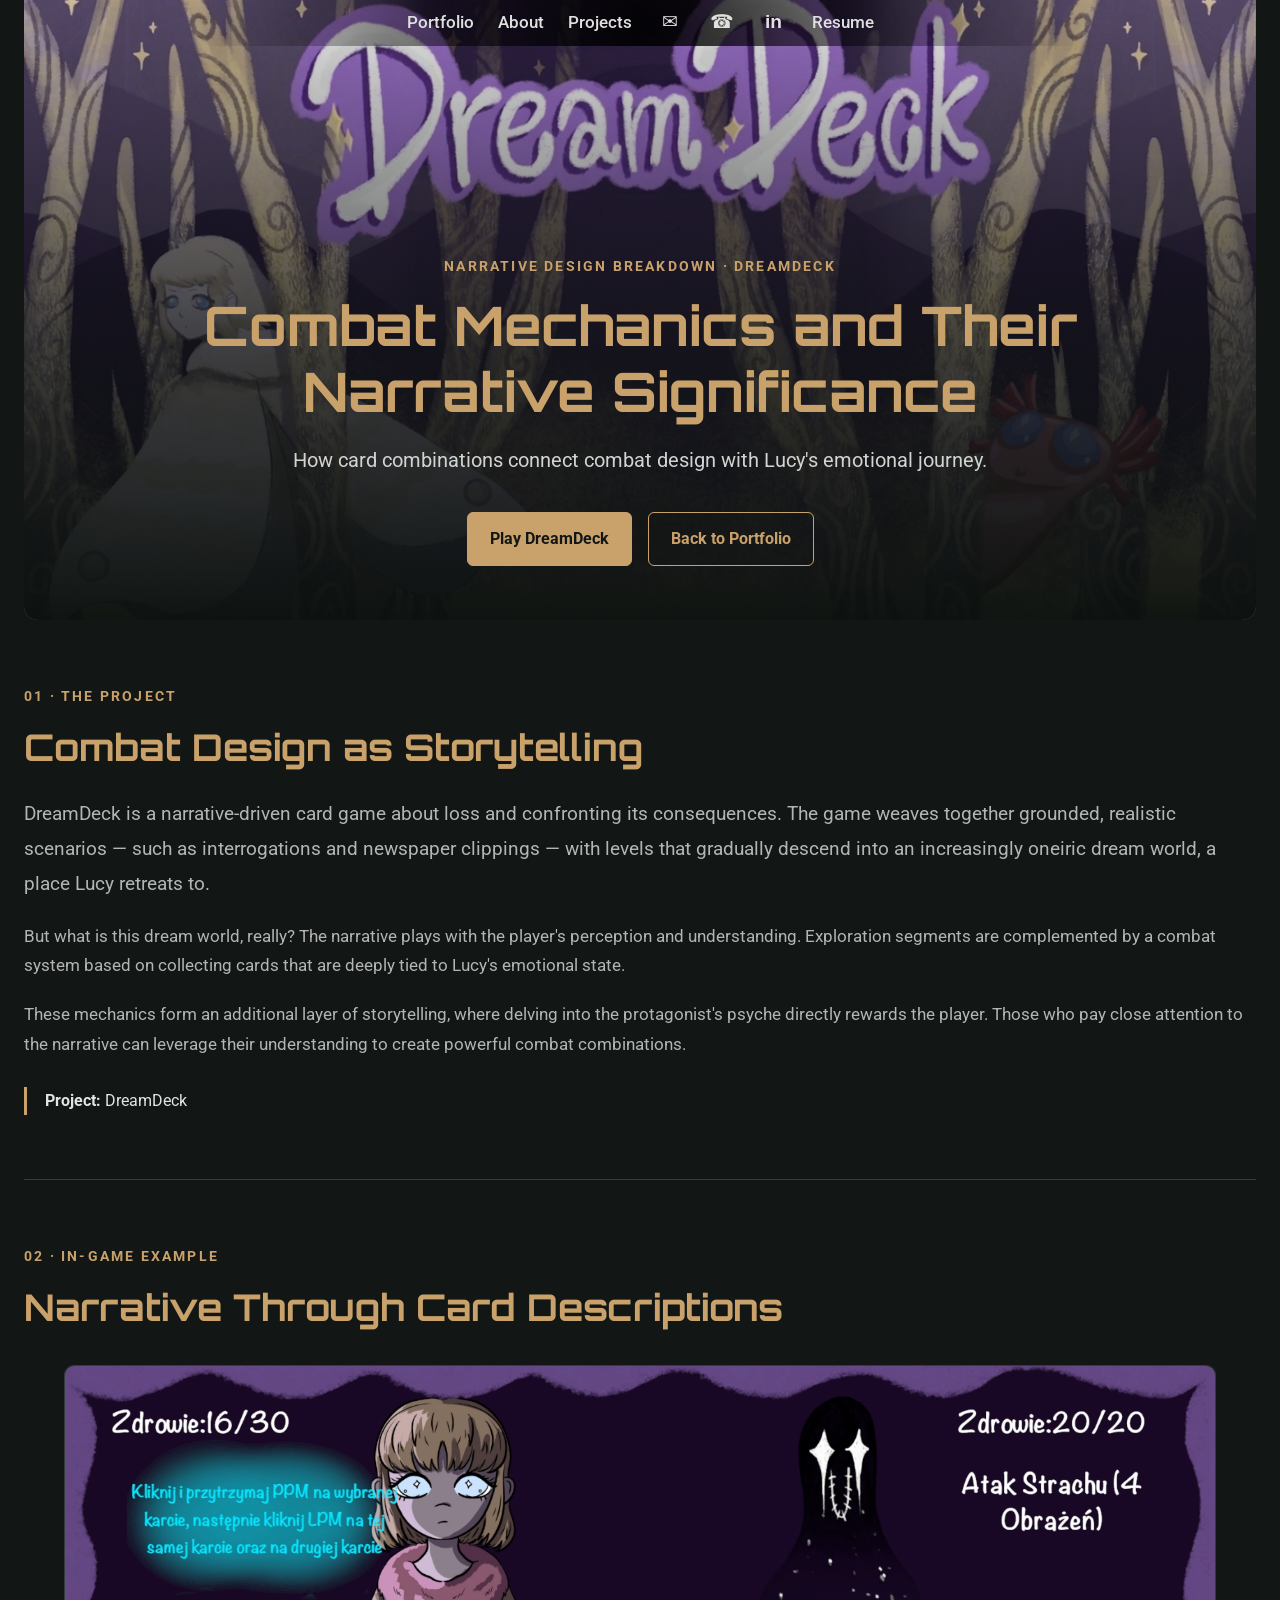
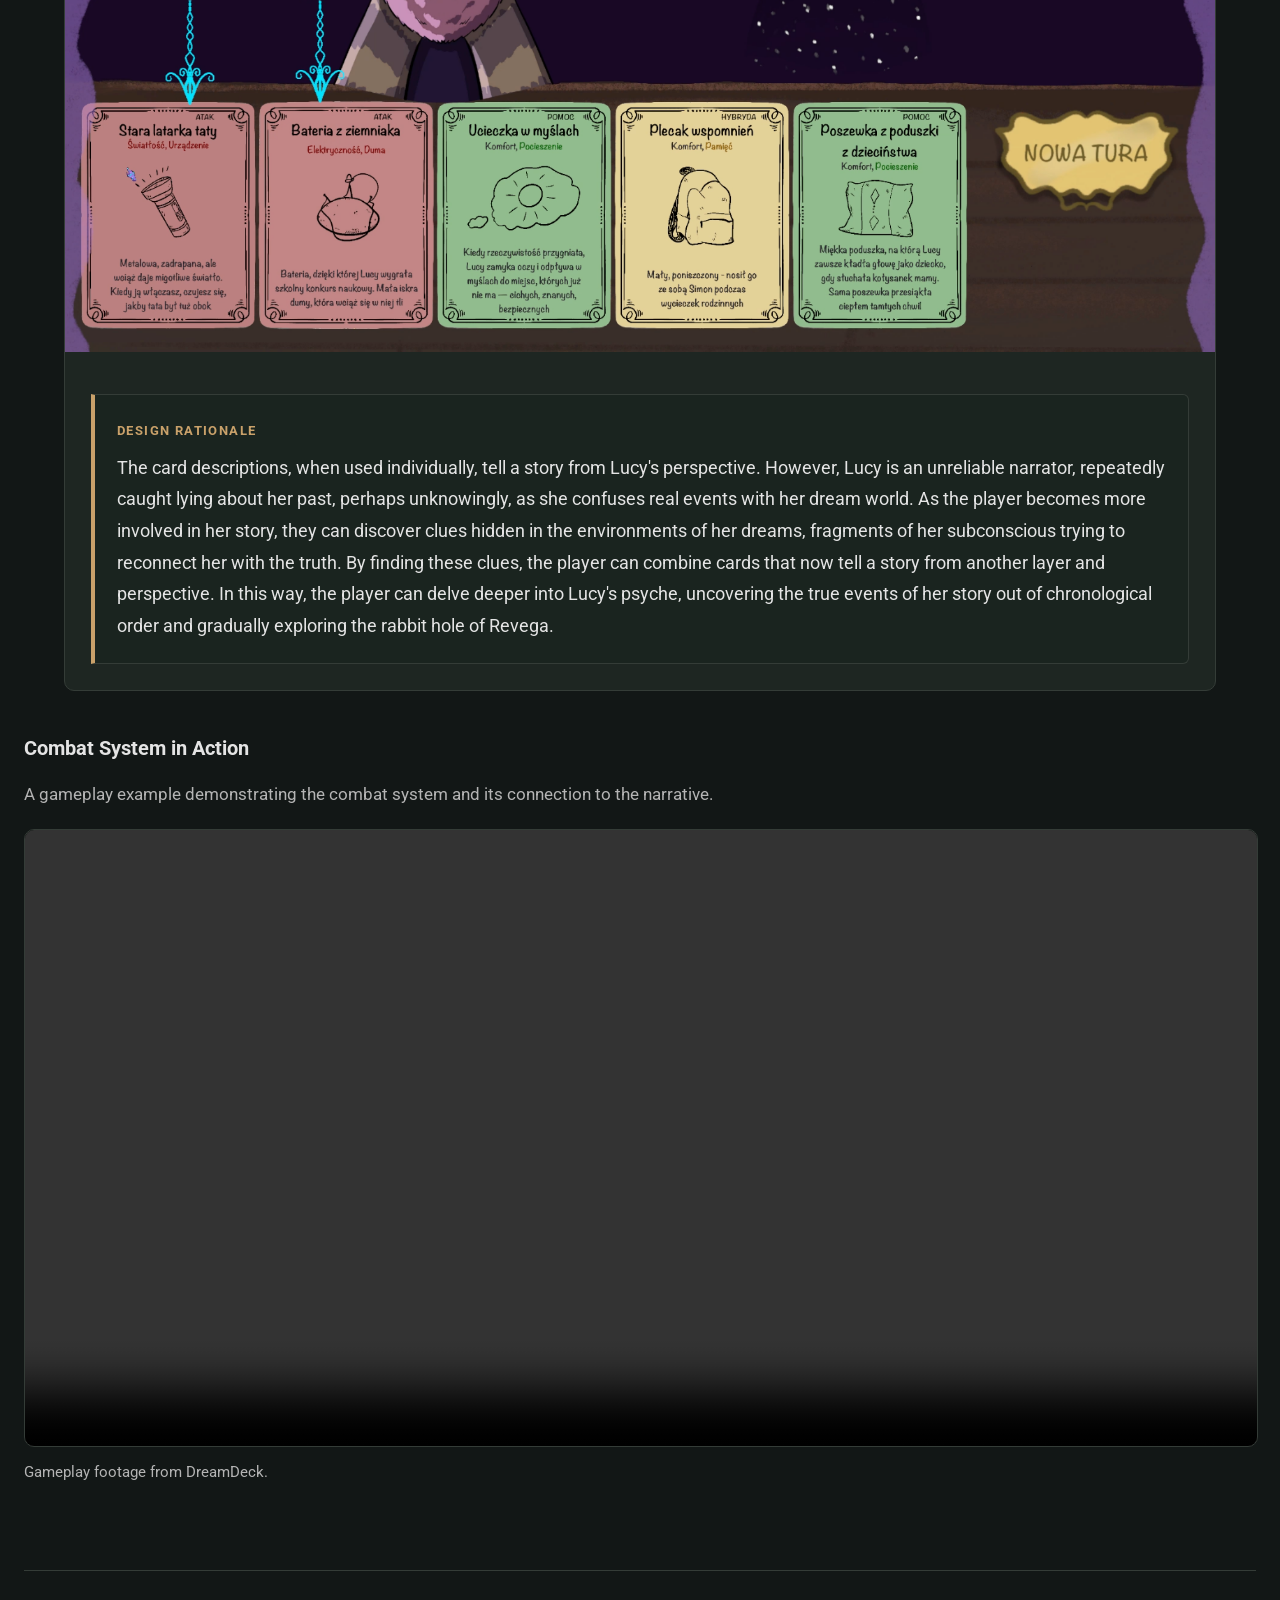
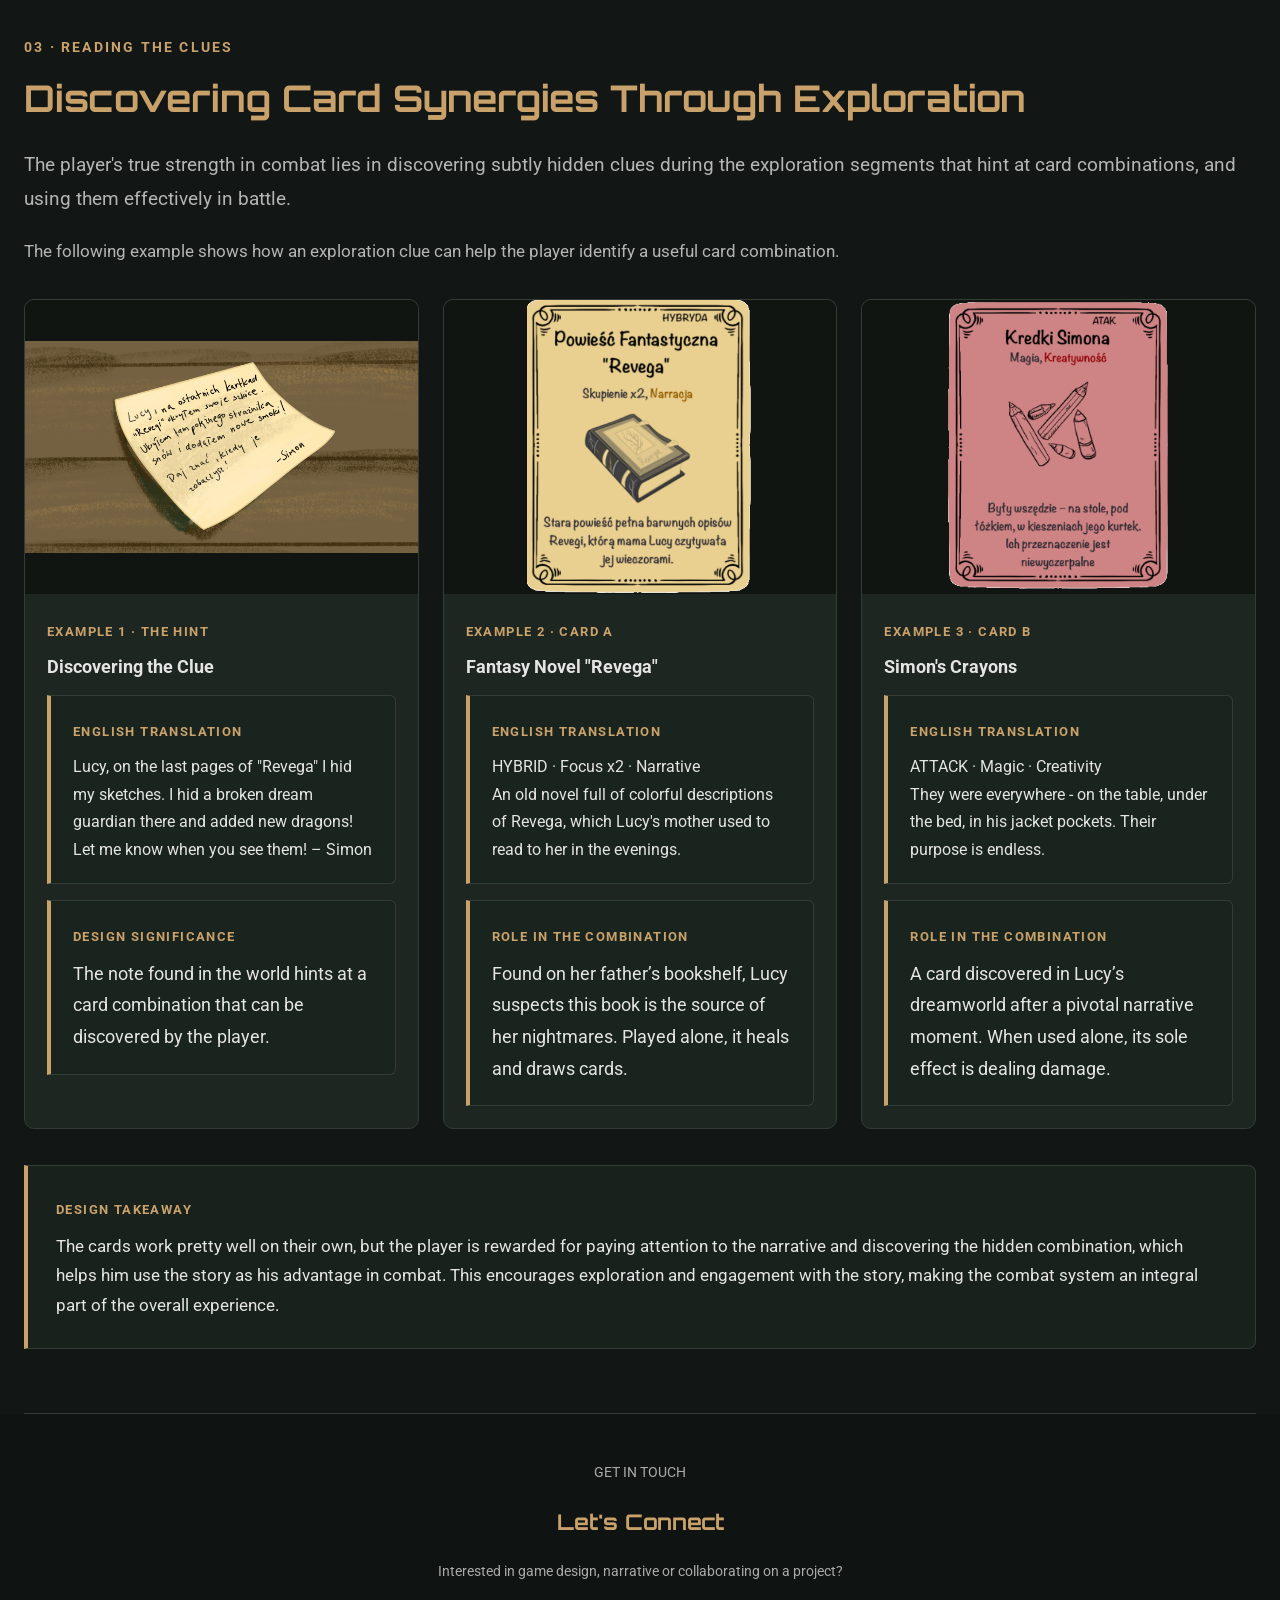
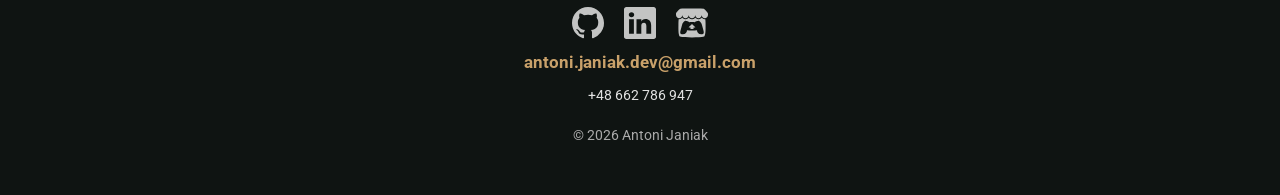
==== projects/dreamdeck/index.html @ 39be6d94 "DreamDeckSidePage" ====
<!DOCTYPE html>
<html lang="en">
	<head>
		<meta charset="UTF-8">
			<meta name="viewport" content="width=device-width, initial-scale=1.0">
				<meta name="description" content="A narrative design breakdown of DreamDeck, exploring how combat mechanics, card synergies and narrative clues work together.">
					<meta name="theme-color" content="#111817">

						<title>DreamDeck — Narrative Design Breakdown | Antoni Janiak</title>

						<link rel="stylesheet" href="../../styles.css">
							<link rel="preconnect" href="https://fonts.googleapis.com">
								<link href="https://fonts.googleapis.com/css2?family=Orbitron:wght@600;700&family=Roboto:wght@400;500;700&display=swap" rel="stylesheet">

									<style>
										:root {
										--dd-bg: #121716;
										--dd-section: #181e1b;
										--dd-card: #1e2622;
										--dd-text: #e4e4e4;
										--dd-muted: #b4b4b4;
										--dd-accent: #c9a16a;
										--dd-accent-hover: #dfbd88;
										--dd-border: #343c37;
										}

										body {
										background: var(--dd-bg);
										color: var(--dd-text);
										font-family: "Roboto", sans-serif;
										line-height: 1.75;
										margin: 0;
										font-size: 1.05rem;
										}

										/* HERO / COVER */

										.dd-page {
										width: min(100% - 48px, 1280px);
										margin: 0 auto;
										}

										.dd-hero {
										position: relative;
										min-height: 620px;
										display: flex;
										align-items: flex-end;
										justify-content: center;
										overflow: hidden;
										background: #202923;
										border-radius: 0 0 14px 14px;
										}

										.dd-hero-image {
										position: absolute;
										inset: 0;
										width: 100%;
										height: 100%;
										object-fit: cover;
										object-position: center;
										}

										.dd-hero::after {
										content: "";
										position: absolute;
										inset: 0;
										background: linear-gradient(
										to top,
										rgba(10, 15, 13, 0.97) 0%,
										rgba(10, 15, 13, 0.70) 45%,
										rgba(10, 15, 13, 0.10) 100%
										);
										}

										.dd-hero-content {
										position: relative;
										z-index: 1;
										width: 100%;
										max-width: 1100px;
										box-sizing: border-box;
										margin: 0 auto;
										padding: 60px 48px 52px;
										text-align: center;
										transform: translateY(8px);
										}

										.dd-eyebrow {
										color: var(--dd-accent);
										font-size: 0.9rem;
										font-weight: 700;
										letter-spacing: 2.2px;
										text-transform: uppercase;
										margin-bottom: 14px;
										}

										.dd-hero h1 {
										font-family: "Orbitron", sans-serif;
										font-size: clamp(2.1rem, 4.8vw, 3.4rem);
										line-height: 1.2;
										max-width: 980px;
										margin: 0 auto 20px;
										}

										.dd-hero-subtitle {
										color: #d1d5d2;
										font-size: 1.22rem;
										max-width: 780px;
										margin: 0 auto;
										}

										.dd-hero-links {
										display: flex;
										justify-content: center;
										gap: 16px;
										flex-wrap: wrap;
										margin-top: 34px;
										margin-bottom: 10px;
										}

										.dd-button {
										display: inline-flex;
										align-items: center;
										justify-content: center;
										padding: 12px 22px;
										border: 1px solid var(--dd-accent);
										border-radius: 6px;
										color: var(--dd-accent);
										text-decoration: none;
										font-size: 1rem;
										font-weight: 700;
										transition: background 0.2s ease, color 0.2s ease;
										}

										.dd-button:hover {
										background: var(--dd-accent);
										color: #121716;
										}

										.dd-button-primary {
										background: var(--dd-accent);
										color: #121716;
										}

										.dd-button-primary:hover {
										background: var(--dd-accent-hover);
										}

										/* CONTENT SECTIONS */

										.dd-section {
										padding: 64px 0;
										border-bottom: 1px solid var(--dd-border);
										scroll-margin-top: 85px;
										}

										.dd-section h2 {
										font-family: "Orbitron", sans-serif;
										font-size: clamp(1.6rem, 3.2vw, 2.3rem);
										line-height: 1.35;
										margin: 0 0 24px;
										color: var(--dd-accent);
										}

										.dd-section h3 {
										font-size: 1.25rem;
										margin: 0 0 14px;
										}

										.dd-section p {
										color: var(--dd-muted);
										margin: 0 0 20px;
										}

										.dd-lead {
										font-size: 1.18rem;
										line-height: 1.85;
										}

										.dd-project-credits {
										font-size: 1rem;
										border-left: 3px solid var(--dd-accent);
										padding-left: 18px;
										margin-top: 28px;
										}

										.dd-project-credits strong {
										color: var(--dd-text);
										}

										/* SCREENSHOTS AND TRANSLATIONS */

										.dd-media-card {
										background: var(--dd-card);
										border: 1px solid var(--dd-border);
										border-radius: 10px;
										overflow: hidden;
										margin-top: 32px;
										}

										.dd-media-card img {
										display: block;
										width: 100%;
										height: auto;
										}

										.dd-media-caption {
										padding: 26px;
										}

										.dd-media-caption p:last-child {
										margin-bottom: 0;
										}

										.dd-label {
										display: inline-block;
										color: var(--dd-accent);
										font-size: 0.84rem;
										text-transform: uppercase;
										letter-spacing: 1.4px;
										font-weight: 700;
										margin-bottom: 10px;
										}

										/* ZWIĘKSZONY KONTRAST I CZYTELNOŚĆ BOKSÓW (FEEDBACK) */
										.dd-translation {
										background: rgba(26, 36, 31, 0.85);
										border: 1px solid var(--dd-border);
										border-left: 4px solid var(--dd-accent);
										padding: 20px 22px;
										margin-top: 16px;
										border-radius: 0 6px 6px 0;
										}

										.dd-translation p {
										color: var(--dd-text);
										margin: 0;
										}

										.dd-translation .dd-placeholder {
										color: var(--dd-text);
										font-style: normal;
										font-size: 1.1rem;
										line-height: 1.8;
										}

										/* GAMEPLAY VIDEO */

										.dd-video {
										margin-top: 40px;
										}

										.dd-video video {
										display: block;
										width: 100%;
										max-height: 660px;
										background: #080b09;
										border-radius: 10px;
										border: 1px solid var(--dd-border);
										}

										.dd-caption {
										font-size: 0.95rem;
										margin-top: 12px !important;
										}

										/* CARD COMBINATION EXAMPLE */

										.dd-card-grid {
										display: grid;
										grid-template-columns: repeat(3, minmax(0, 1fr));
										gap: 24px;
										margin-top: 32px;
										}

										.dd-example-card {
										background: var(--dd-card);
										border: 1px solid var(--dd-border);
										border-radius: 10px;
										overflow: hidden;
										min-width: 0;
										}

										.dd-example-card img {
										display: block;
										width: 100%;
										aspect-ratio: 4 / 3;
										object-fit: contain;
										background: #101512;
										}

										.dd-example-card-content {
										padding: 22px;
										}

										.dd-example-card h3 {
										font-size: 1.12rem;
										line-height: 1.4;
										color: var(--dd-text);
										}

										.dd-example-card p {
										font-size: 0.98rem;
										}

										.dd-example-card p:last-child {
										margin-bottom: 0;
										}

										.dd-example-card strong {
										color: var(--dd-text);
										}

										.dd-takeaway {
										margin-top: 36px;
										padding: 28px;
										background: rgba(26, 36, 31, 0.85);
										border: 1px solid var(--dd-border);
										border-left: 4px solid var(--dd-accent);
										border-radius: 0 8px 8px 0;
										}

										.dd-takeaway p {
										margin: 0;
										color: var(--dd-text);
										font-size: 1.05rem;
										line-height: 1.75;
										}

										/* NAVIGATION AND FOOTER */

										.navbar .nav-contact-icon {
										display: inline-flex;
										align-items: center;
										justify-content: center;
										min-width: 28px;
										min-height: 28px;
										font-size: 1.2rem;
										line-height: 1;
										}

										.navbar .linkedin-icon {
										font-family: Arial, sans-serif;
										font-weight: 700;
										}

										.footer .social-icons {
										display: flex;
										justify-content: center;
										align-items: center;
										gap: 1.25rem;
										padding: 0.5rem 1rem 0.25rem;
										}

										.footer .social-icons a {
										display: inline-flex;
										align-items: center;
										justify-content: center;
										line-height: 0;
										}

										.footer .social-icons img {
										width: 32px;
										height: 32px;
										margin: 0;
										}

										.footer .contact-details {
										margin-top: 0.25rem;
										}

										.footer .contact-details p {
										margin: 0.35rem 0;
										}

										.footer .contact-details a {
										color: var(--text-main);
										text-decoration: none;
										transition: color 0.2s ease;
										}

										.footer .contact-details .contact-email {
										color: var(--accent);
										font-size: 1.05rem;
										font-weight: 700;
										}

										.footer .contact-details a:hover {
										color: var(--accent-hover);
										text-decoration: underline;
										}

										/* RESPONSIVE */

										@media (max-width: 850px) {
										.dd-card-grid {
										grid-template-columns: 1fr;
										}

										.dd-example-card {
										display: grid;
										grid-template-columns: minmax(120px, 0.8fr) minmax(0, 1.2fr);
										}

										.dd-example-card img {
										height: 100%;
										min-height: 200px;
										aspect-ratio: auto;
										}

										.dd-example-card-content {
										padding: 16px;
										}
										}

										@media (max-width: 700px) {
										.dd-page {
										width: min(100% - 28px, 1280px);
										}

										.dd-hero {
										min-height: 500px;
										}

										.dd-hero-content {
										padding: 44px 22px 38px;
										transform: translateY(6px);
										}

										.dd-section {
										padding: 38px 0;
										}

										.dd-example-card {
										display: block;
										}

										.dd-example-card img {
										height: auto;
										aspect-ratio: 4 / 3;
										}

										.navbar ul {
										gap: 0.6rem 1rem;
										}

										.navbar a {
										font-size: 0.9rem;
										}
										}

										@media (max-width: 430px) {
										.dd-page {
										width: calc(100% - 28px);
										}

										.dd-hero {
										min-height: 470px;
										}

										.dd-hero-content {
										padding: 38px 18px 34px;
										transform: translateY(4px);
										}
										}
									</style>
								</head>

	<body>

		<!-- MAIN PORTFOLIO NAVIGATION -->
		<nav class="navbar floating" aria-label="Main navigation">
			<ul>
				<li>
					<a href="../../index.html">Portfolio</a>
				</li>
				<li>
					<a href="../../index.html#about">About</a>
				</li>
				<li>
					<a href="../../index.html#projects">Projects</a>
				</li>
				<li>
					<a class="nav-contact-icon" href="mailto:antoni.janiak.dev@gmail.com" aria-label="Email Antoni" title="Email">
						<span aria-hidden="true">✉</span>
					</a>
				</li>
				<li>
					<a class="nav-contact-icon" href="tel:+48662786947" aria-label="Call Antoni" title="Phone">
						<span aria-hidden="true">☎</span>
					</a>
				</li>
				<li>
					<a class="nav-contact-icon linkedin-icon" href="https://www.linkedin.com/in/antoni-janiak-352a87364/" target="_blank" rel="noopener noreferrer" aria-label="LinkedIn profile" title="LinkedIn">
						<span aria-hidden="true">in</span>
					</a>
				</li>
				<li>
					<a href="../../files/CV_en.pdf" target="_blank" rel="noopener noreferrer">
						Resume
					</a>
				</li>
			</ul>
		</nav>


		<main class="dd-page">

			<!-- TITLE / COVER -->
			<section class="dd-hero">
				<img class="dd-hero-image" src="images/dreamdeck-banner.png" alt="DreamDeck game artwork">

					<div class="dd-hero-content">
						<div class="dd-eyebrow">
							Narrative Design Breakdown · DreamDeck
						</div>

						<h1>Combat Mechanics and Their Narrative Significance</h1>

						<p class="dd-hero-subtitle">
							How card combinations connect combat design
							with Lucy's emotional journey.
						</p>

						<div class="dd-hero-links">
							<a class="dd-button dd-button-primary" href="https://fellow-gamedecs.itch.io/dreamdeck" target="_blank" rel="noopener noreferrer">
								Play DreamDeck
							</a>

							<a class="dd-button" href="../../index.html">
								Back to Portfolio
							</a>
						</div>
					</div>
				</section>


			<!-- PROJECT INTRODUCTION -->
			<section class="dd-section">
				<div class="dd-eyebrow">01 · The Project</div>

				<h2>Combat Design as Storytelling</h2>

				<p class="dd-lead">
					DreamDeck is a narrative-driven card game about loss and
					confronting its consequences. The game weaves together
					grounded, realistic scenarios — such as interrogations and
					newspaper clippings — with levels that gradually descend into
					an increasingly oneiric dream world, a place Lucy retreats to.
				</p>

				<p>
					But what is this dream world, really? The narrative plays
					with the player's perception and understanding. Exploration
					segments are complemented by a combat system based on
					collecting cards that are deeply tied to Lucy's emotional
					state.
				</p>

				<p>
					These mechanics form an additional layer of storytelling,
					where delving into the protagonist's psyche directly rewards
					the player. Those who pay close attention to the narrative
					can leverage their understanding to create powerful combat
					combinations.
				</p>

				<div class="dd-project-credits">
					<strong>Project:</strong> DreamDeck<br>
				</div>
			</section>


			<!-- IN-GAME EXAMPLE -->
			<section class="dd-section">
				<div class="dd-eyebrow">02 · In-Game Example</div>

				<h2>Narrative Through Card Descriptions</h2>

				<figure class="dd-media-card">
					<img src="images/combat-example.png" alt="DreamDeck combat system and card descriptions" loading="lazy">

						<div class="dd-media-caption">
							<div class="dd-translation">
								<span class="dd-label">Design Rationale</span>

								<p class="dd-placeholder">
									The card descriptions, when used individually, tell a story from Lucy's perspective. However, Lucy is an unreliable narrator, repeatedly caught lying about her past, perhaps unknowingly, as she confuses real events with her dream world. As the player becomes more involved in her story, they can discover clues hidden in the environments of her dreams, fragments of her subconscious trying to reconnect her with the truth. By finding these clues, the player can combine cards that now tell a story from another layer and perspective. In this way, the player can delve deeper into Lucy's psyche, uncovering the true events of her story out of chronological order and gradually exploring the rabbit hole of Revega.
								</p>
							</div>
						</div>
					</figure>


				<!-- GAMEPLAY VIDEO -->
				<div class="dd-video">
					<h3>Combat System in Action</h3>

					<p>
						A gameplay example demonstrating the combat system
						and its connection to the narrative.
					</p>

					<video controls="" preload="metadata">
						<source src="media/dreamdeck-combat.mp4" type="video/mp4">
						Your browser does not support embedded videos.
					</video>

					<p class="dd-caption">
						Gameplay footage from DreamDeck.
					</p>
				</div>
			</section>


			<!-- CARD COMBINATION EXAMPLE -->
			<section class="dd-section">
				<div class="dd-eyebrow">03 · Reading the Clues</div>

				<h2>Discovering Card Synergies Through Exploration</h2>

				<p class="dd-lead">
					The player's true strength in combat lies in discovering
					subtly hidden clues during the exploration segments that
					hint at card combinations, and using them effectively
					in battle.
				</p>

				<p>
					The following example shows how an exploration clue
					can help the player identify a useful card combination.
				</p>

				<div class="dd-card-grid">

					<!-- IMAGE 1: THE HINT -->
					<article class="dd-example-card">
						<img src="images/combination-hint.png" alt="An in-game hint about a card combination" loading="lazy">

							<div class="dd-example-card-content">
								<span class="dd-label">Example 1 · The Hint</span>

								<h3>Discovering the Clue</h3>

								<div class="dd-translation">
									<span class="dd-label">English Translation</span>

									<p class="opis">
										Lucy, on the last pages of "Revega" I hid my sketches.
										I hid a broken dream guardian there and added new dragons!

										Let me know when you see them!

										– Simon
									</p>
								</div>

								<div class="dd-translation">
									<span class="dd-label">Design Significance</span>

									<p class="dd-placeholder">
										The note found in the world hints at a card combination that can be discovered by the player.
									</p>
								</div>
							</div>
						</article>


					<!-- IMAGE 2: FIRST CARD -->
					<article class="dd-example-card">
						<img src="images/card-1.png" alt="First card used in the example combination" loading="lazy">

							<div class="dd-example-card-content">
								<span class="dd-label">Example 2 · Card A</span>

								<h3>Fantasy Novel "Revega"</h3>

								<div class="dd-translation">
									<span class="dd-label">English Translation</span>

									<p class="card-tags">HYBRID · Focus x2 · Narrative</p>

									<p class="card-description">
										An old novel full of colorful descriptions of Revega, which Lucy's
										mother used to read to her in the evenings.
									</p>
								</div>

								<div class="dd-translation">
									<span class="dd-label">Role in the Combination</span>

									<p class="dd-placeholder">
										Found on her father’s bookshelf, Lucy suspects this book is the source of her nightmares. Played alone, it heals and draws cards.
									</p>
								</div>
							</div>
						</article>


					<!-- IMAGE 3: SECOND CARD -->
					<article class="dd-example-card">
						<img src="images/card-2.png" alt="Second card used in the example combination" loading="lazy">

							<div class="dd-example-card-content">
								<span class="dd-label">Example 3 · Card B</span>

								<h3>Simon's Crayons</h3>

								<div class="dd-translation">
									<span class="dd-label">English Translation</span>

									<p class="card-tags">ATTACK · Magic · Creativity</p>

									<p class="card-description">
										They were everywhere - on the table, under the bed, in his jacket pockets.
										Their purpose is endless.
									</p>
								</div>

								<div class="dd-translation">
									<span class="dd-label">Role in the Combination</span>

									<p class="dd-placeholder">
										A card discovered in Lucy’s dreamworld after a pivotal narrative moment. When used alone, its sole effect is dealing damage.
									</p>
								</div>
							</div>
						</article>

				</div>

				<div class="dd-takeaway">
					<span class="dd-label">Design Takeaway</span>

					<p class="dd-placeholder">
						The cards work pretty well on their own, but the player is rewarded for paying attention to the narrative and discovering the hidden combination, which helps him use the story as his advantage in combat. This encourages exploration and engagement with the story, making the combat system an integral part of the overall experience.
					</p>
				</div>
			</section>

		</main>


		<!-- CONTACT FOOTER -->
		<footer class="footer">
			<section id="contact">
				<p class="section-kicker">GET IN TOUCH</p>
				<h2>Let's Connect</h2>

				<p>
					Interested in game design, narrative or collaborating on a project?
				</p>

				<div class="container social-icons">
					<a href="https://github.com/antonver12/" target="_blank" rel="noopener noreferrer" aria-label="GitHub">
						<img src="../../icons/github.svg" alt="GitHub">
					</a>

					<a href="https://www.linkedin.com/in/antoni-janiak-352a87364/" target="_blank" rel="noopener noreferrer" aria-label="LinkedIn">
						<img src="../../icons/linkedin.svg" alt="LinkedIn">
					</a>

					<a href="https://antonver.itch.io/" target="_blank" rel="noopener noreferrer" aria-label="itch.io">
						<img src="../../icons/itchio.svg" alt="itch.io">
					</a>
				</div>

				<div class="contact-details">
					<p>
						<strong>
							<a class="contact-email" href="mailto:antoni.janiak.dev@gmail.com">
								antoni.janiak.dev@gmail.com
							</a>
						</strong>
					</p>

					<p>
						<a class="contact-phone" href="tel:+48662786947">
							+48 662 786 947
						</a>
					</p>
				</div>

				<p class="copyright">&copy; 2026 Antoni Janiak</p>
			</section>
		</footer>

	</body>
</html>
---- styles.css ----
/* Reset + Base */

:root {
--bg-main: #121716;
--bg-about: #181e1b;
--bg-projects: #141a18;
--bg-card: #1e2622;
--bg-footer: #0f1412;
--text-main: #e0e0e0;
--text-muted: #aaaaaa;
--accent: #c9a16a;
--accent-hover: #dfbd88;
--border-color: #343c37;
}

body {
margin: 0;
font-family: 'Roboto', sans-serif;
background: var(--bg-main);
color: var(--text-main);
line-height: 1.6;
}

h1, h2 {
font-family: 'Orbitron', sans-serif;
color: var(--accent);
}

.container {
max-width: 960px;
margin: 0 auto;
padding: 2rem;
}

/* Hero */

.hero {
position: relative;
height: 100vh;
overflow: hidden;
display: flex;
align-items: center;
justify-content: center;
text-align: center;
}

.hero video {
position: absolute;
top: 0; left: 0;
width: 100%; height: 100%;
object-fit: cover;
z-index: -1;
}

.hero-overlay {
color: #fff;
z-index: 2;
padding: 1rem;
background: rgba(0, 0, 0, 0.5);
border-radius: 0.5rem;
}

.scroll-indicator {
margin-top: 2rem;
}

.scroll-arrow {
font-size: 2rem;
color: var(--accent);
animation: bounce 1.5s infinite;
text-decoration: none;
}

.btn {
display: inline-block;
background: var(--accent);
color: #121212;
padding: 0.75rem 1.25rem;
font-size: 1.25rem;
border: none;
border-radius: 0.25rem;
font-weight: bold;
text-decoration: none;
transition: background 0.3s;
}

.btn:hover {
background: var(--accent-hover);
}

/* Floating Navbar */

.navbar.floating {
position: fixed;
top: 0;
width: 100%;
z-index: 10;
background: radial-gradient(circle at center, rgba(0, 0, 0, 0.9), transparent 70%);
/* backdrop-filter: blur(8px); */
border-radius: 50px;
padding: 0.5rem 0rem;
}

.navbar ul {
list-style: none;
padding: 0;
margin: 0;
display: flex;
justify-content: center;
gap: 2rem;
}

.navbar a {
color: var(--text-main);
text-decoration: none;
font-weight: 500;
}

.navbar a:hover {
color: var(--accent);
}

/* About */

.about {
background: var(--bg-about);
}

.profile-pic {
width: 200px;
height: 200px;
border-radius: 50%;
object-fit: cover;
box-shadow: 0 0 12px rgba(0, 0, 0, 0.4);
margin-right: 2rem;
}

.about .container {
display: flex;
flex-wrap: wrap;
align-items: center;
gap: 2rem;
}

.skills {
padding: 0;
list-style: none;
columns: 2;
margin-top: 1rem;
}

.skills li::before {
content: "• ";
color: var(--accent);
}

/* Projects */

.projects {
background: var(--bg-projects);
}

.project-grid {
display: grid;
grid-template-columns: repeat(auto-fit, minmax(280px, 1fr));
gap: 2rem;
}

.project-card {
background: var(--bg-card);
padding: 1rem;
border: 1px solid var(--border-color);
border-radius: 8px;
transition: transform 0.2s;
}

.project-card:hover {
transform: scale(1.02);
}

.project-card img {
width: 100%;
aspect-ratio: 16/9;
object-fit: cover;
border-radius: 4px;
margin-bottom: 1rem;
}

.project-card h3 {
margin: 0.5rem 0;
color: var(--accent);
}

/* Testimonials */

.testimonials {
background: var(--bg-main);
text-align: center;
}

.testimonial {
background: var(--bg-card);
padding: 1.5rem;
margin: 1rem auto;
border-left: 3px solid var(--accent);
max-width: 600px;
font-style: italic;
}

/* Footer */

.footer {
background: var(--bg-footer);
color: var(--text-muted);
text-align: center;
padding: 2rem 1rem;
font-size: 0.9rem;
}

.footer .social-icons img {
width: 32px;
height: 32px;
margin: 0 0.5rem;
filter: brightness(0) invert(1);
opacity: 0.75;
transition: opacity 0.3s ease;
}

.footer .social-icons img:hover {
opacity: 1;
}

/* outer: positioning + centering only (no rotation, no animation) */

.scroll-down {
position: absolute;
bottom: 20px;
left: 50%;
transform: translateX(-50%);
width: 24px;
height: 24px;
pointer-events: none;
opacity: 0;
transition: opacity 0.5s ease;
will-change: transform, opacity;
}

/* middle: moves straight along global Y */

.scroll-mover {
display: inline-block;
transform: translateY(0);
transform-origin: center;
will-change: transform;
}

/* inner: draws the chevron + rotation; never moves */

.scroll-chev {
display: block;
width: 24px;
height: 24px;
border-left: 2px solid #fff;
border-bottom: 2px solid #fff;
transform: rotate(-45deg);
opacity: 0.9;
}
/* Project card buttons */
.project-links {
    display: flex;
    flex-direction: column;
    align-items: stretch;
    gap: 12px;
    width: 100%;
    margin-top: 20px;
}

.project-links .btn {
    display: flex;
    align-items: center;
    justify-content: center;

    width: 100%;
    min-height: 44px;
    box-sizing: border-box;

    margin: 0;
    padding: 12px 16px;

    font-size: 1rem;
    line-height: 1.4;
    text-align: center;
}
/* Direct contact icons in the floating navbar */
.navbar ul {
    flex-wrap: wrap;
    gap: 0.75rem 1.5rem;
    padding-left: 1rem;
    padding-right: 1rem;
}

.navbar .nav-contact-icon {
    display: inline-flex;
    align-items: center;
    justify-content: center;
    min-width: 28px;
    min-height: 28px;
    font-size: 1.2rem;
    line-height: 1;
}

.navbar .linkedin-icon {
    font-family: Arial, sans-serif;
    font-weight: 700;
}


/* Direct contact details in the footer */
.contact-details {
    margin-top: 1.25rem;
}

.contact-details p {
    margin: 0.6rem 0;
}

.contact-details a {
    color: var(--text-main);
    text-decoration: none;
    transition: color 0.2s ease;
}

.contact-details .contact-email {
    color: var(--accent);
    font-size: 1.05rem;
    font-weight: 700;
}

.contact-details a:hover {
    color: var(--accent-hover);
    text-decoration: underline;
}


/* Smaller screens */
@media (max-width: 600px) {
    .navbar ul {
        gap: 0.6rem 1rem;
    }

    .navbar a {
        font-size: 0.9rem;
    }
}
/* Footer social icons: aligned in one compact row */
.footer .social-icons {
    display: flex;
    justify-content: center;
    align-items: center;
    gap: 1.25rem;
    padding: 0.5rem 1rem 0.25rem;
}

.footer .social-icons a {
    display: inline-flex;
    align-items: center;
    justify-content: center;
    line-height: 0;
}

.footer .social-icons img {
    width: 32px;
    height: 32px;
    margin: 0;
}

/* Reduce space between icons and direct contact details */
.footer .contact-details {
    margin-top: 0.25rem;
}

.footer .contact-details p {
    margin: 0.35rem 0;
}
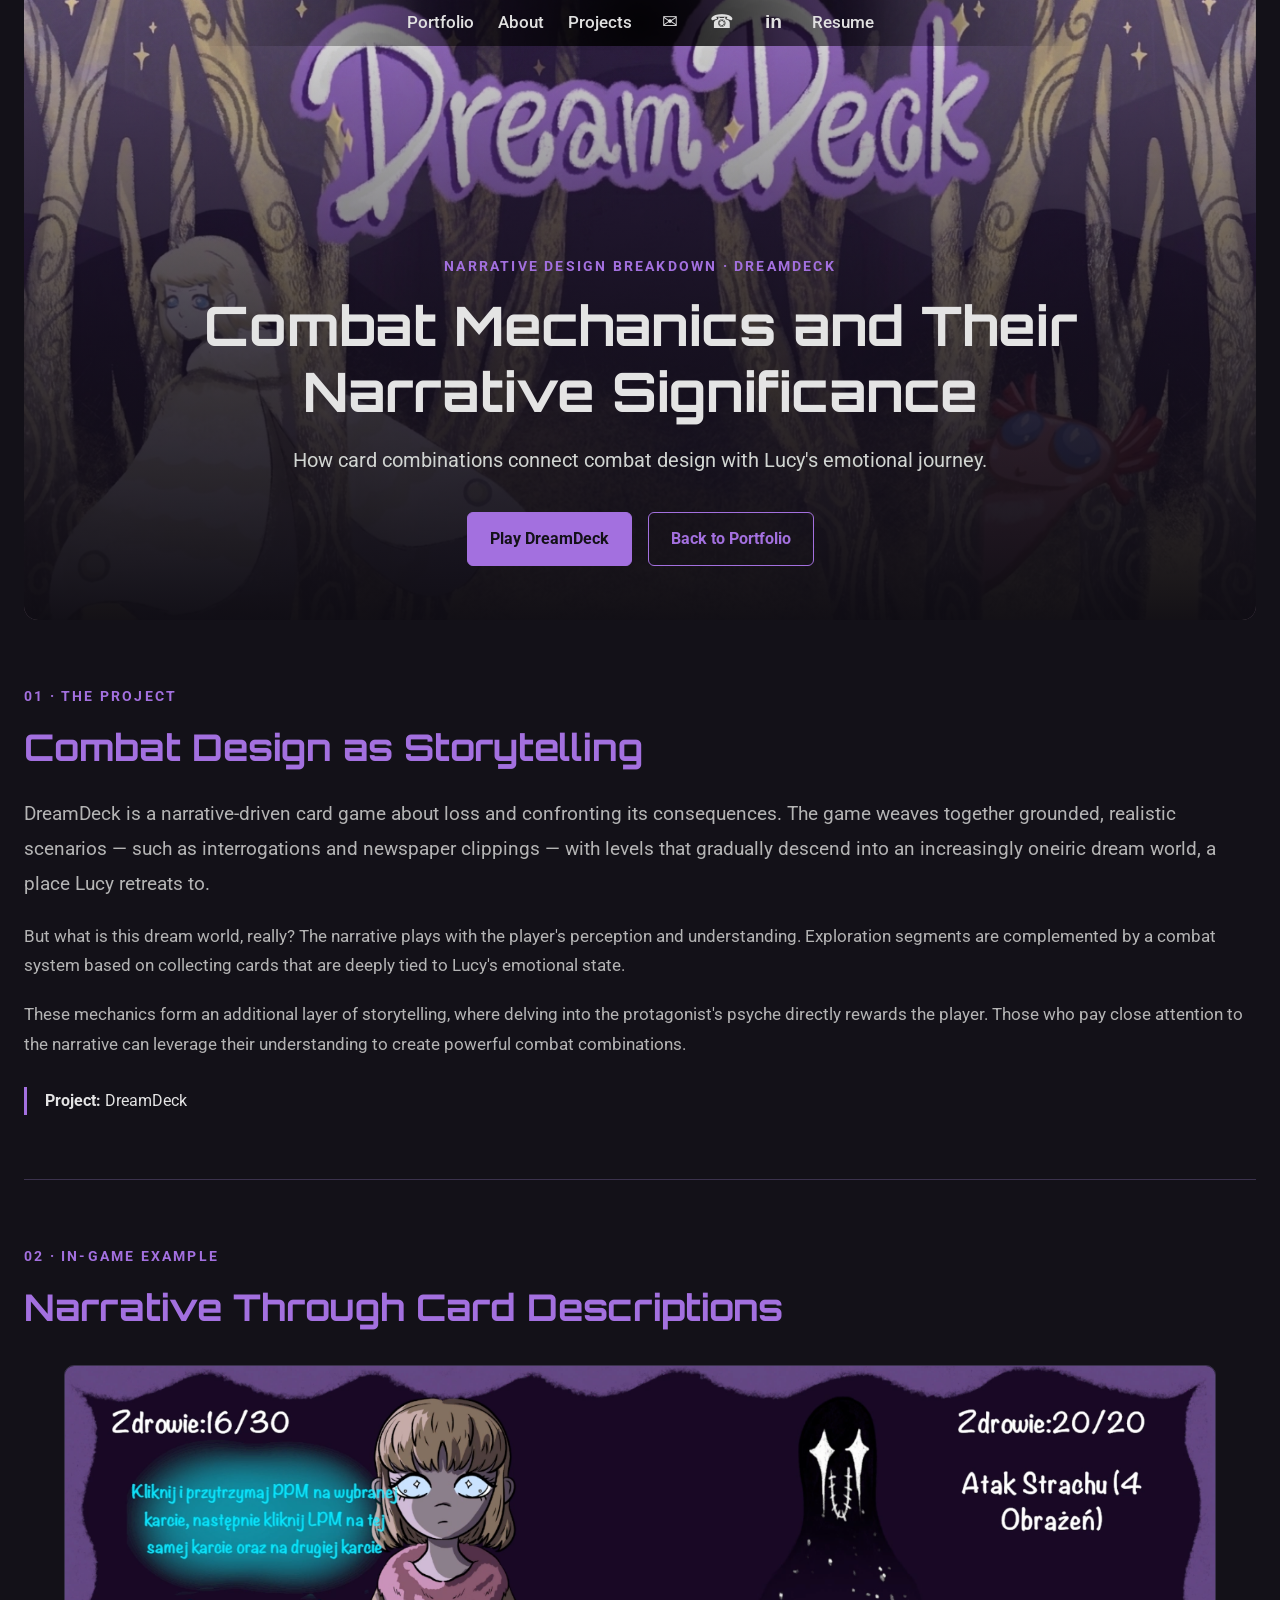
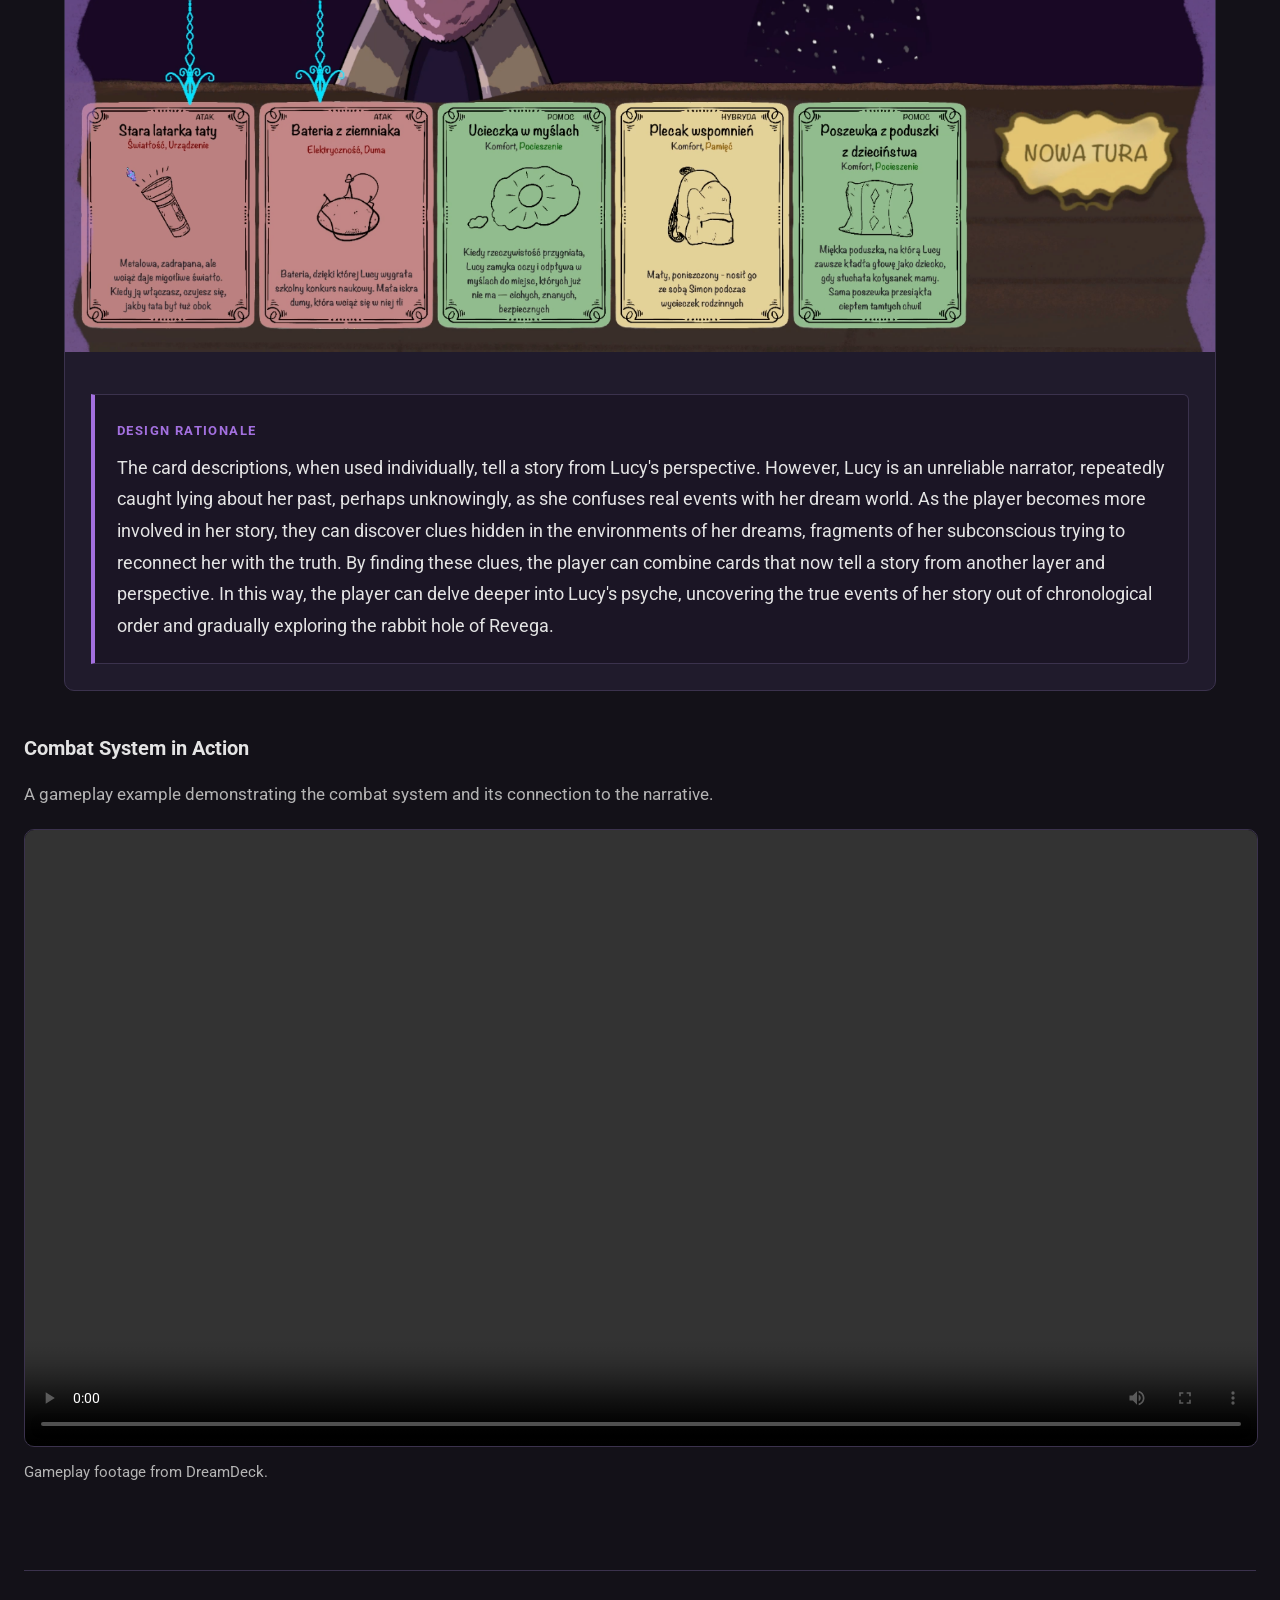
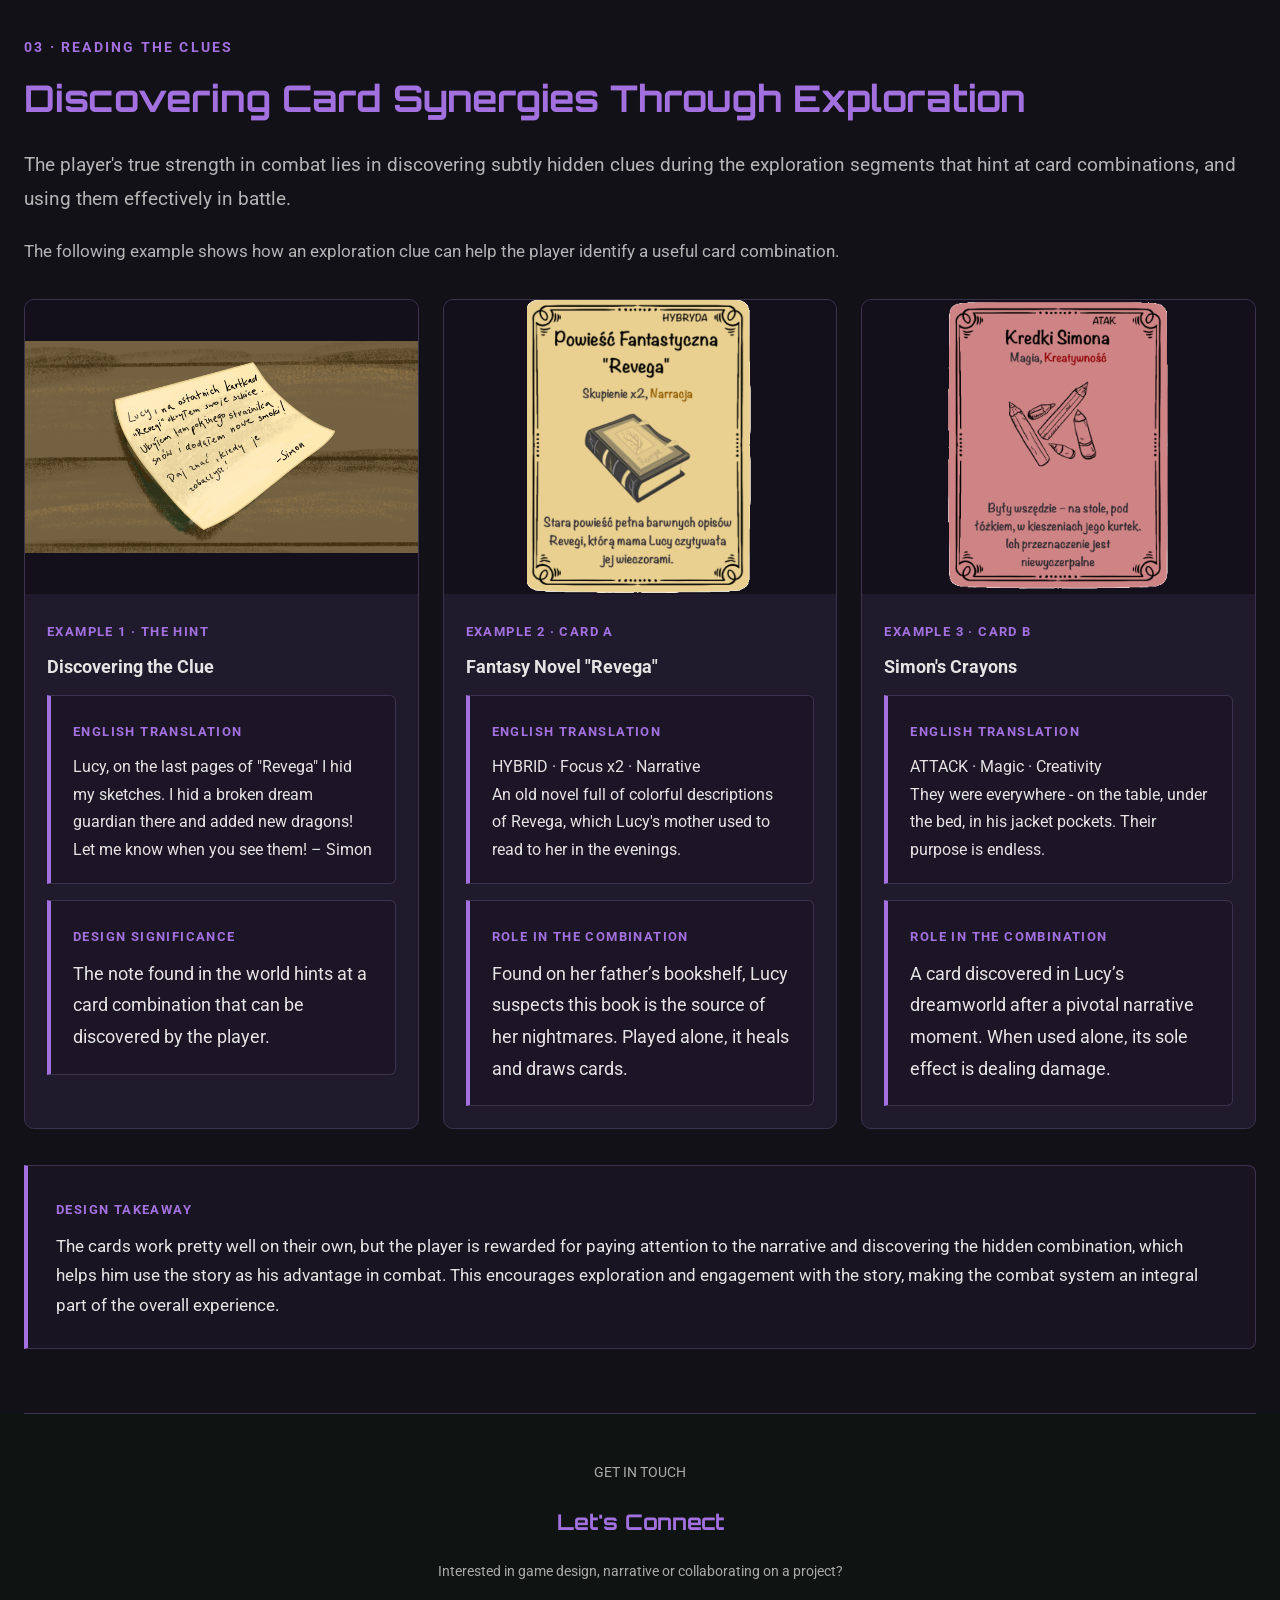
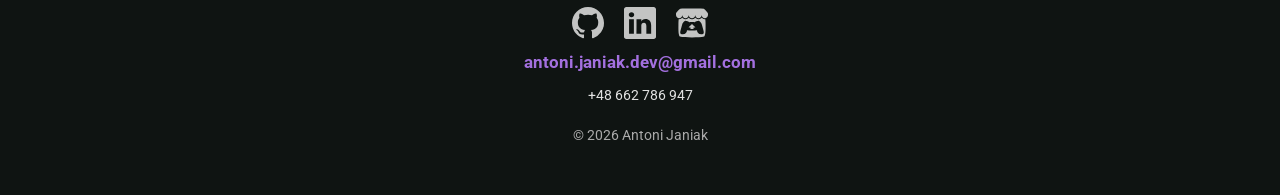
==== commit b5bee523: "tadeuszSidePage" ====
--- a/projects/dreamdeck/index.html
+++ b/projects/dreamdeck/index.html
@@ -14,14 +14,15 @@
 
 									<style>
 										:root {
-										--dd-bg: #121716;
-										--dd-section: #181e1b;
-										--dd-card: #1e2622;
+										--dd-bg: #131118;
+										--dd-section: #191522;
+										--dd-card: #201b2c;
 										--dd-text: #e4e4e4;
 										--dd-muted: #b4b4b4;
-										--dd-accent: #c9a16a;
-										--dd-accent-hover: #dfbd88;
-										--dd-border: #343c37;
+										/* Spójny fioletowy akcent dla całego projektu */
+										--dd-accent: #a370df;
+										--dd-accent-hover: #bc92ef;
+										--dd-border: #3b324d;
 										}
 
 										body {
@@ -47,7 +48,7 @@
 										align-items: flex-end;
 										justify-content: center;
 										overflow: hidden;
-										background: #202923;
+										background: #1b1626;
 										border-radius: 0 0 14px 14px;
 										}
 
@@ -66,9 +67,9 @@
 										inset: 0;
 										background: linear-gradient(
 										to top,
-										rgba(10, 15, 13, 0.97) 0%,
-										rgba(10, 15, 13, 0.70) 45%,
-										rgba(10, 15, 13, 0.10) 100%
+										rgba(13, 11, 18, 0.97) 0%,
+										rgba(13, 11, 18, 0.70) 45%,
+										rgba(13, 11, 18, 0.10) 100%
 										);
 										}
 
@@ -99,6 +100,7 @@
 										line-height: 1.2;
 										max-width: 980px;
 										margin: 0 auto 20px;
+										color: var(--dd-text); /* Zmienione z pomarańczowego/złotego na neutralny tekst */
 										}
 
 										.dd-hero-subtitle {
@@ -133,12 +135,12 @@
 
 										.dd-button:hover {
 										background: var(--dd-accent);
-										color: #121716;
+										color: #131118;
 										}
 
 										.dd-button-primary {
 										background: var(--dd-accent);
-										color: #121716;
+										color: #131118;
 										}
 
 										.dd-button-primary:hover {
@@ -221,9 +223,8 @@
 										margin-bottom: 10px;
 										}
 
-										/* ZWIĘKSZONY KONTRAST I CZYTELNOŚĆ BOKSÓW (FEEDBACK) */
 										.dd-translation {
-										background: rgba(26, 36, 31, 0.85);
+										background: rgba(26, 21, 36, 0.85);
 										border: 1px solid var(--dd-border);
 										border-left: 4px solid var(--dd-accent);
 										padding: 20px 22px;
@@ -253,7 +254,7 @@
 										display: block;
 										width: 100%;
 										max-height: 660px;
-										background: #080b09;
+										background: #0d0b12;
 										border-radius: 10px;
 										border: 1px solid var(--dd-border);
 										}
@@ -285,7 +286,7 @@
 										width: 100%;
 										aspect-ratio: 4 / 3;
 										object-fit: contain;
-										background: #101512;
+										background: #13101c;
 										}
 
 										.dd-example-card-content {
@@ -313,7 +314,7 @@
 										.dd-takeaway {
 										margin-top: 36px;
 										padding: 28px;
-										background: rgba(26, 36, 31, 0.85);
+										background: rgba(26, 21, 36, 0.85);
 										border: 1px solid var(--dd-border);
 										border-left: 4px solid var(--dd-accent);
 										border-radius: 0 8px 8px 0;
@@ -343,6 +344,11 @@
 										font-weight: 700;
 										}
 
+										/* Nadanie fioletowego koloru dla nagłówka Let's Connect w stopce */
+										.footer h2 {
+										color: var(--dd-accent);
+										}
+
 										.footer .social-icons {
 										display: flex;
 										justify-content: center;
@@ -379,13 +385,13 @@
 										}
 
 										.footer .contact-details .contact-email {
-										color: var(--accent);
+										color: var(--dd-accent);
 										font-size: 1.05rem;
 										font-weight: 700;
 										}
 
 										.footer .contact-details a:hover {
-										color: var(--accent-hover);
+										color: var(--dd-accent-hover);
 										text-decoration: underline;
 										}
 
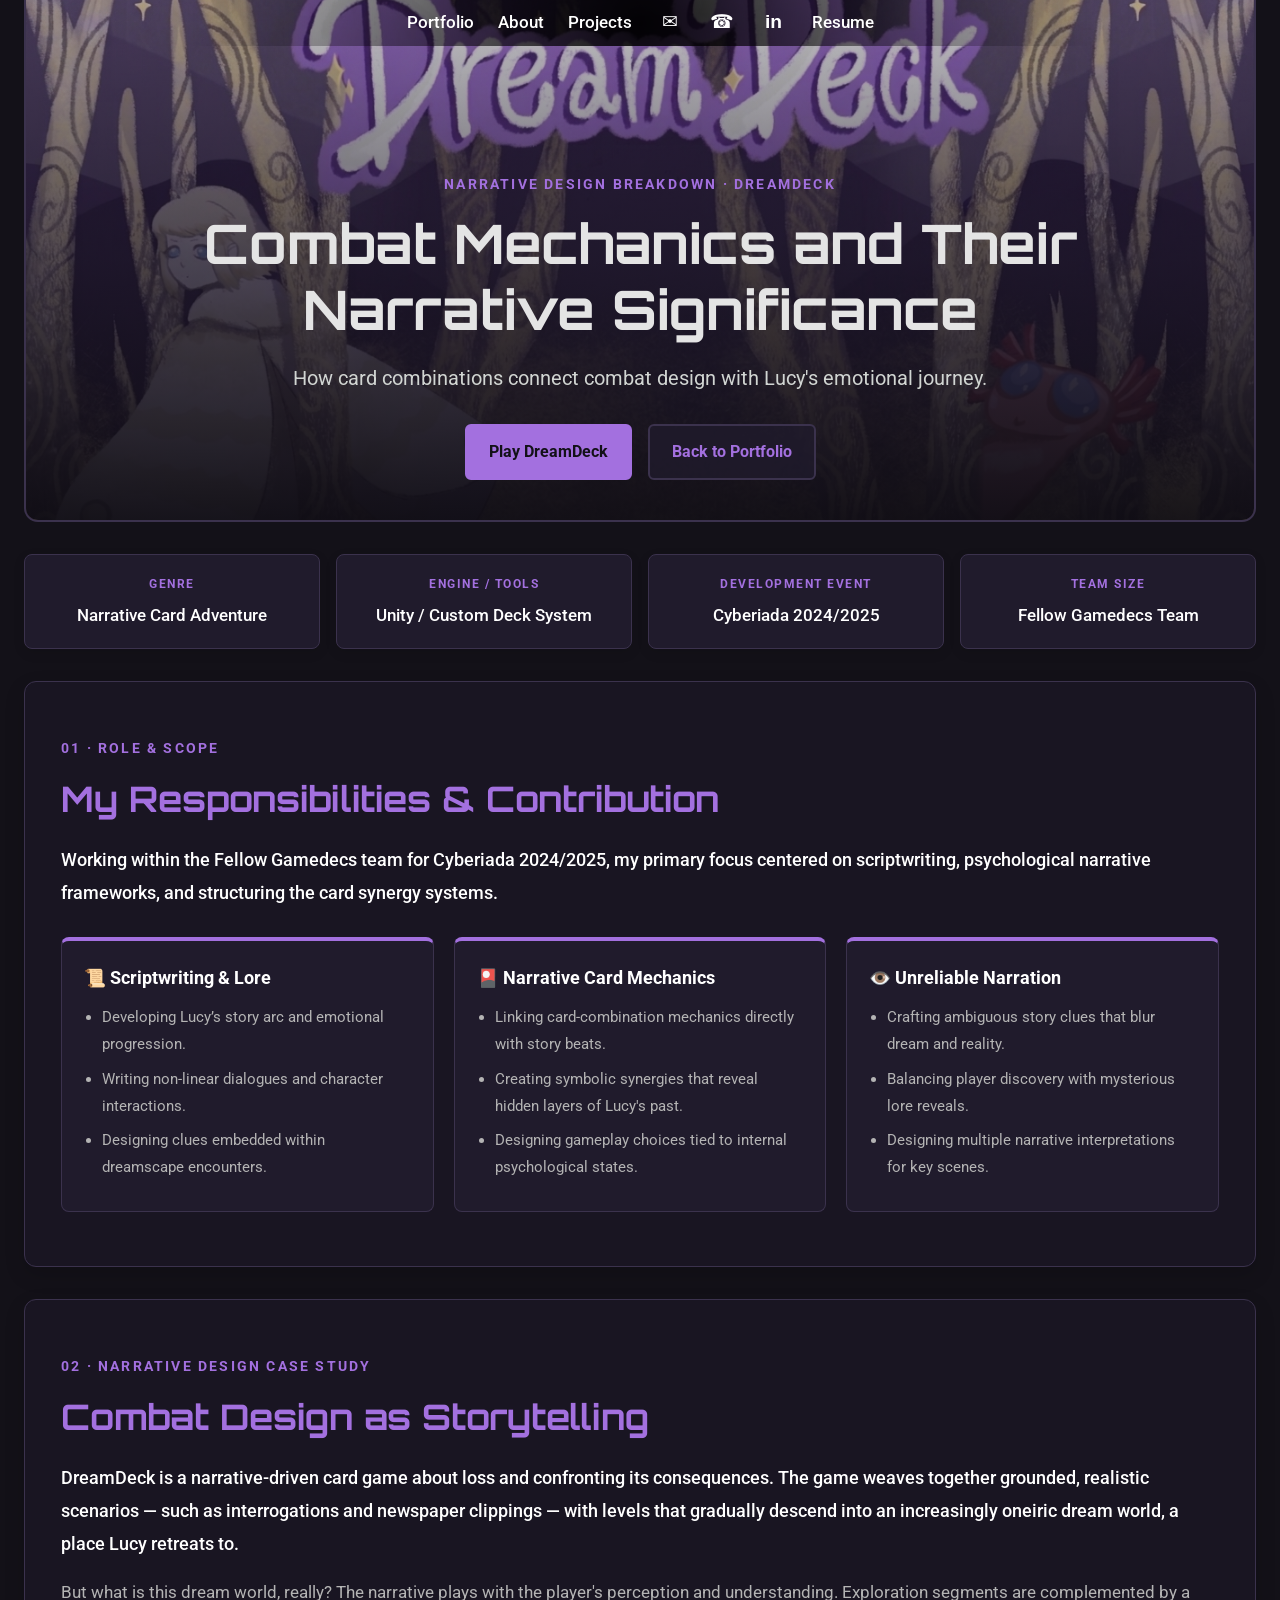
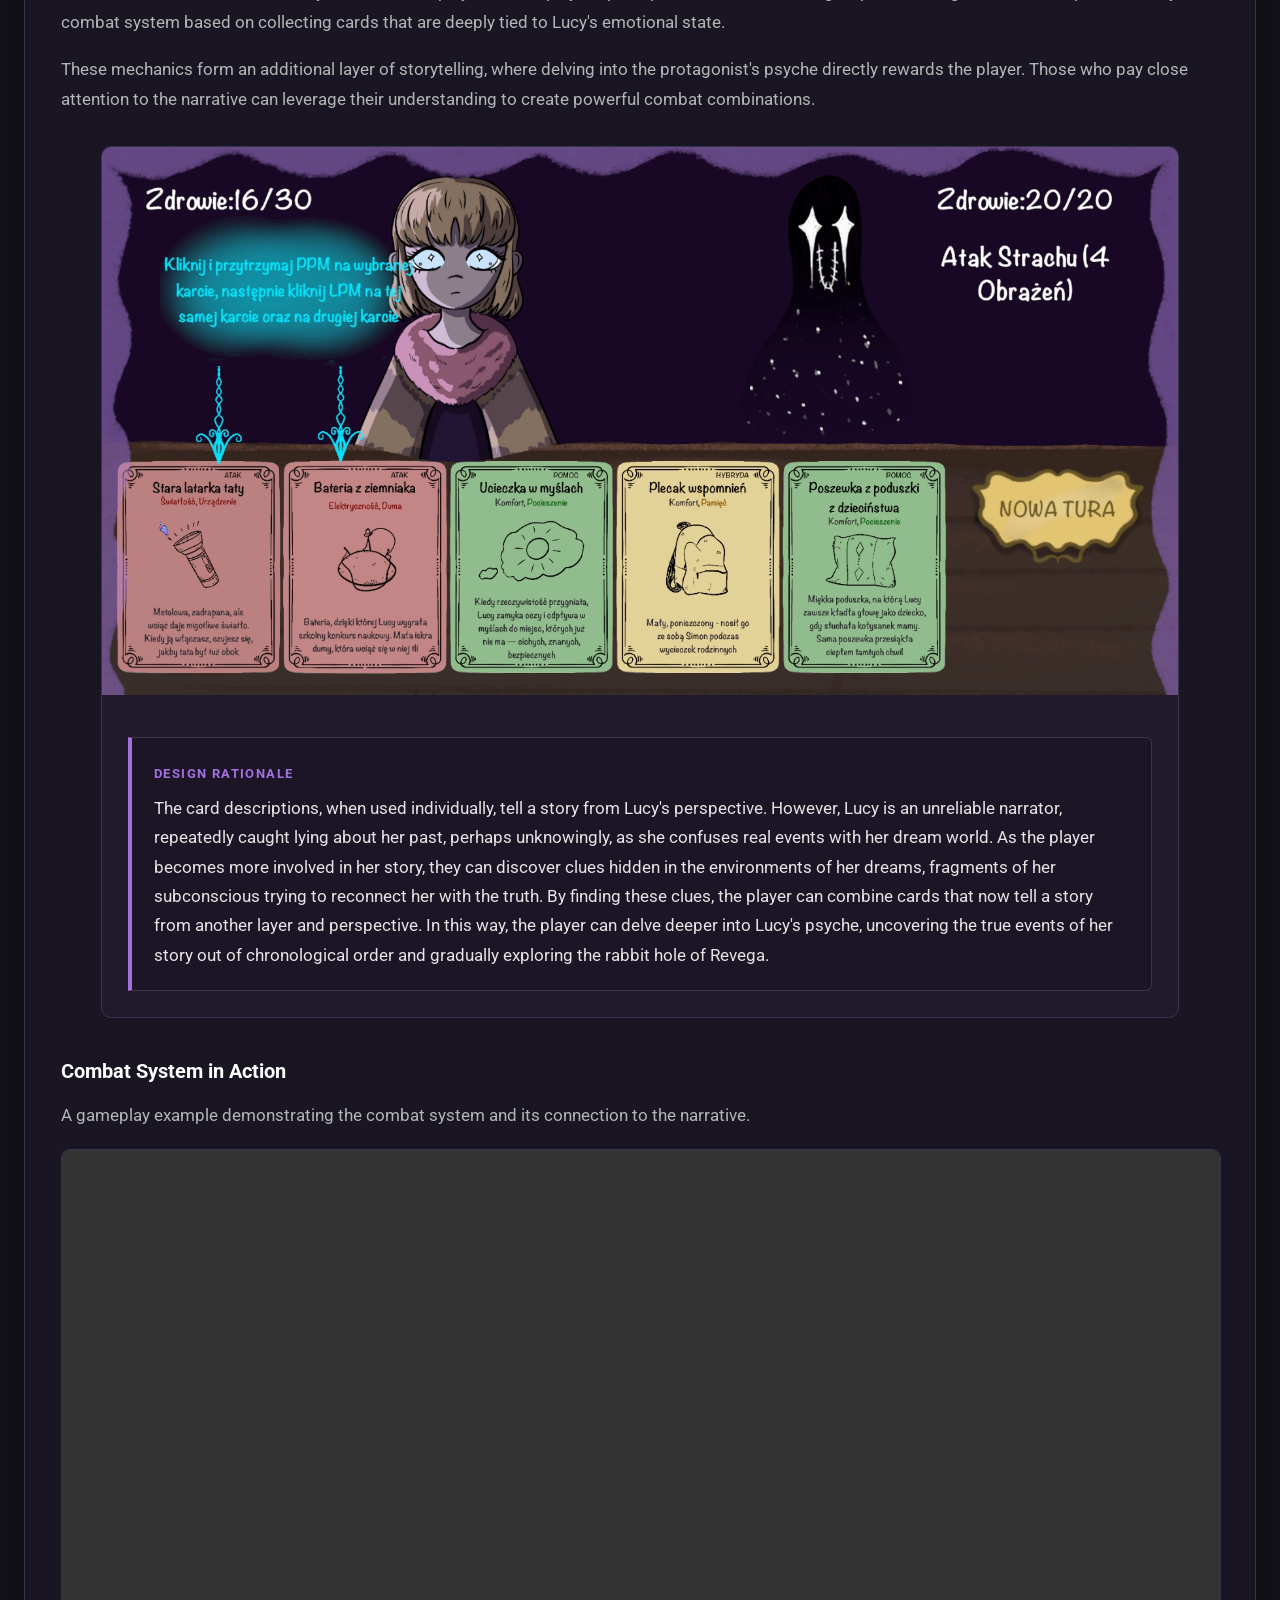
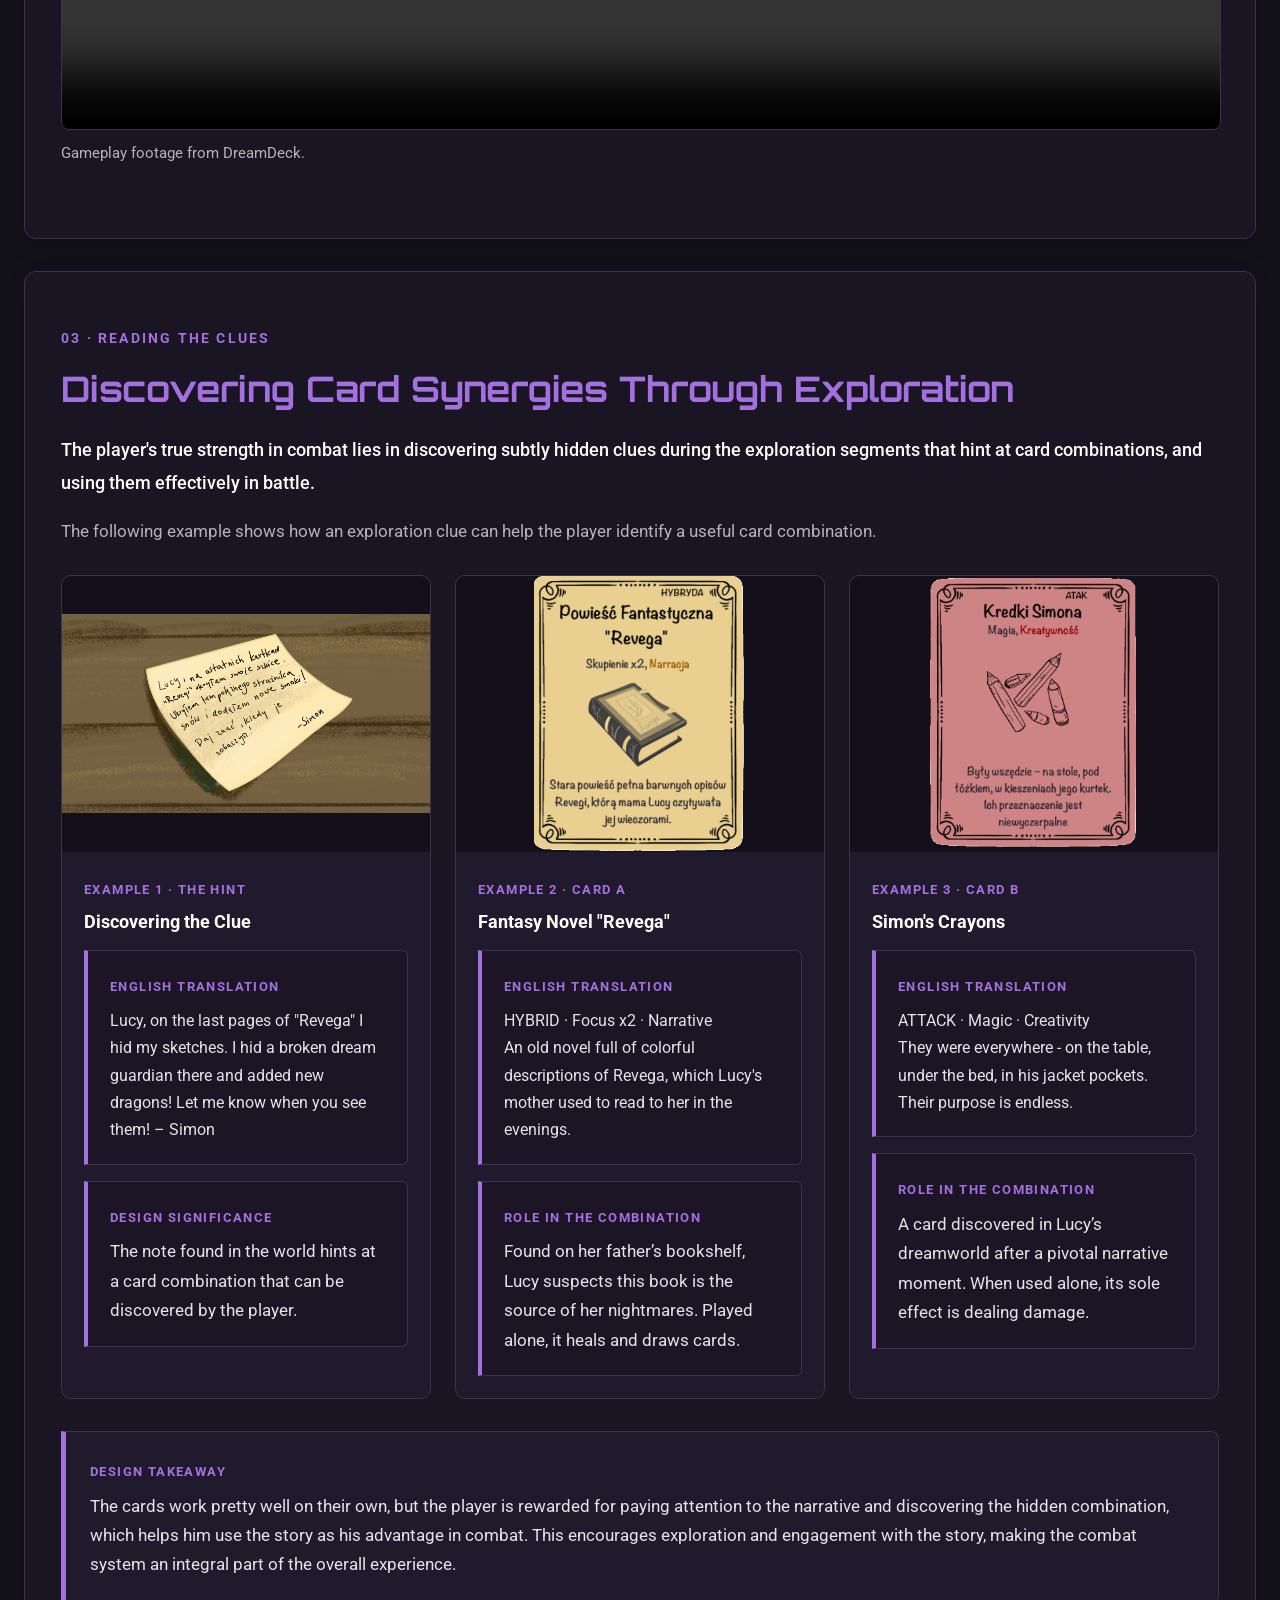
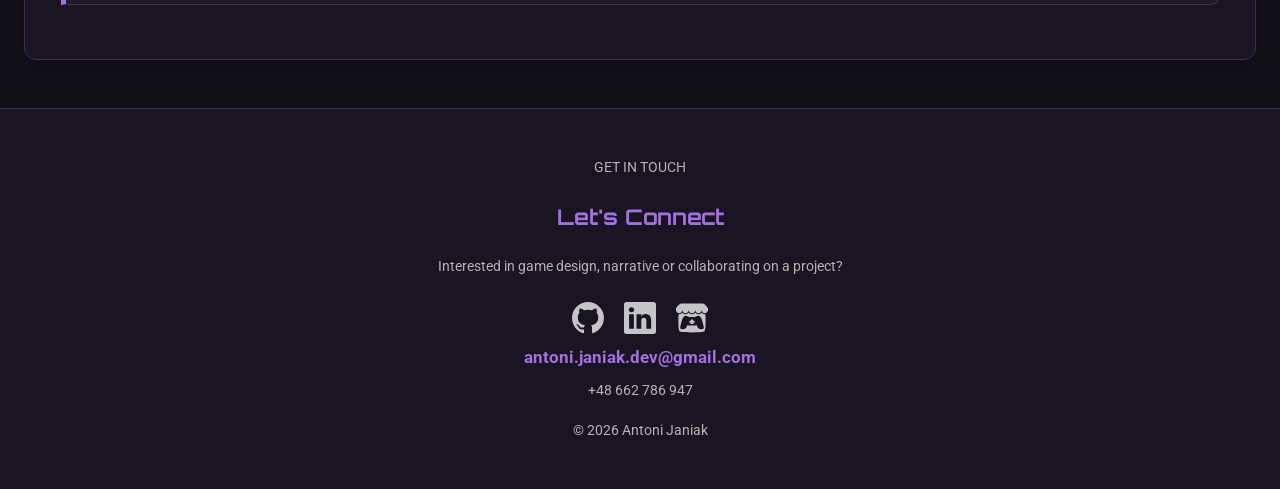
==== commit 447134b5: "SoplicowoSidePageDone" ====
--- a/projects/dreamdeck/index.html
+++ b/projects/dreamdeck/index.html
@@ -17,12 +17,11 @@
 										--dd-bg: #131118;
 										--dd-section: #191522;
 										--dd-card: #201b2c;
+										--dd-card-border: #3b324d;
 										--dd-text: #e4e4e4;
 										--dd-muted: #b4b4b4;
-										/* Spójny fioletowy akcent dla całego projektu */
 										--dd-accent: #a370df;
 										--dd-accent-hover: #bc92ef;
-										--dd-border: #3b324d;
 										}
 
 										body {
@@ -43,13 +42,15 @@
 
 										.dd-hero {
 										position: relative;
-										min-height: 620px;
+										min-height: 520px;
 										display: flex;
 										align-items: flex-end;
 										justify-content: center;
 										overflow: hidden;
-										background: #1b1626;
+										background: var(--dd-section);
 										border-radius: 0 0 14px 14px;
+										border: 2px solid var(--dd-card-border);
+										border-top: none;
 										}
 
 										.dd-hero-image {
@@ -67,9 +68,9 @@
 										inset: 0;
 										background: linear-gradient(
 										to top,
-										rgba(13, 11, 18, 0.97) 0%,
-										rgba(13, 11, 18, 0.70) 45%,
-										rgba(13, 11, 18, 0.10) 100%
+										rgba(13, 11, 18, 0.95) 0%,
+										rgba(25, 21, 34, 0.70) 50%,
+										rgba(25, 21, 34, 0.25) 100%
 										);
 										}
 
@@ -80,9 +81,8 @@
 										max-width: 1100px;
 										box-sizing: border-box;
 										margin: 0 auto;
-										padding: 60px 48px 52px;
+										padding: 50px 48px 40px;
 										text-align: center;
-										transform: translateY(8px);
 										}
 
 										.dd-eyebrow {
@@ -100,7 +100,7 @@
 										line-height: 1.2;
 										max-width: 980px;
 										margin: 0 auto 20px;
-										color: var(--dd-text); /* Zmienione z pomarańczowego/złotego na neutralny tekst */
+										color: var(--dd-text);
 										}
 
 										.dd-hero-subtitle {
@@ -115,8 +115,7 @@
 										justify-content: center;
 										gap: 16px;
 										flex-wrap: wrap;
-										margin-top: 34px;
-										margin-bottom: 10px;
+										margin-top: 28px;
 										}
 
 										.dd-button {
@@ -124,93 +123,104 @@
 										align-items: center;
 										justify-content: center;
 										padding: 12px 22px;
-										border: 1px solid var(--dd-accent);
+										border: 2px solid var(--dd-card-border);
 										border-radius: 6px;
 										color: var(--dd-accent);
 										text-decoration: none;
 										font-size: 1rem;
 										font-weight: 700;
-										transition: background 0.2s ease, color 0.2s ease;
+										background: rgba(32, 27, 44, 0.8);
+										transition: all 0.2s ease;
 										}
 
 										.dd-button:hover {
 										background: var(--dd-accent);
+										border-color: var(--dd-accent);
 										color: #131118;
 										}
 
 										.dd-button-primary {
 										background: var(--dd-accent);
+										border-color: var(--dd-accent);
 										color: #131118;
 										}
 
 										.dd-button-primary:hover {
 										background: var(--dd-accent-hover);
+										border-color: var(--dd-accent-hover);
+										color: #131118;
+										}
+
+										/* METADATA QUICK STATS BAR (POD BANEREM) */
+
+										.dd-meta-bar {
+										display: grid;
+										grid-template-columns: repeat(4, minmax(0, 1fr));
+										gap: 16px;
+										margin-top: 32px;
+										}
+
+										.dd-meta-item {
+										background: var(--dd-card);
+										border: 1px solid var(--dd-card-border);
+										border-radius: 8px;
+										padding: 18px;
+										text-align: center;
+										box-shadow: 0 4px 12px rgba(0,0,0,0.1);
+										}
+
+										.dd-meta-label {
+										display: block;
+										font-size: 0.78rem;
+										text-transform: uppercase;
+										letter-spacing: 1.5px;
+										color: var(--dd-accent);
+										font-weight: 700;
+										margin-bottom: 6px;
+										}
+
+										.dd-meta-value {
+										font-size: 1.05rem;
+										color: #ffffff;
+										font-weight: 500;
 										}
 
 										/* CONTENT SECTIONS */
 
 										.dd-section {
-										padding: 64px 0;
-										border-bottom: 1px solid var(--dd-border);
+										padding: 54px 36px;
+										margin-top: 32px;
+										background: var(--dd-section);
+										border-radius: 12px;
+										border: 1px solid var(--dd-card-border);
+										box-shadow: 0 8px 20px rgba(0, 0, 0, 0.15);
 										scroll-margin-top: 85px;
 										}
 
 										.dd-section h2 {
 										font-family: "Orbitron", sans-serif;
-										font-size: clamp(1.6rem, 3.2vw, 2.3rem);
+										font-size: clamp(1.6rem, 3.2vw, 2.2rem);
 										line-height: 1.35;
-										margin: 0 0 24px;
+										margin: 0 0 20px;
 										color: var(--dd-accent);
 										}
 
 										.dd-section h3 {
 										font-size: 1.25rem;
-										margin: 0 0 14px;
+										margin: 0 0 12px;
+										color: #ffffff;
 										}
 
 										.dd-section p {
 										color: var(--dd-muted);
-										margin: 0 0 20px;
+										margin: 0 0 18px;
 										}
 
 										.dd-lead {
-										font-size: 1.18rem;
-										line-height: 1.85;
-										}
-
-										.dd-project-credits {
-										font-size: 1rem;
-										border-left: 3px solid var(--dd-accent);
-										padding-left: 18px;
-										margin-top: 28px;
-										}
-
-										.dd-project-credits strong {
-										color: var(--dd-text);
-										}
-
-										/* SCREENSHOTS AND TRANSLATIONS */
-
-										.dd-media-card {
-										background: var(--dd-card);
-										border: 1px solid var(--dd-border);
-										border-radius: 10px;
-										overflow: hidden;
-										margin-top: 32px;
-										}
-
-										.dd-media-card img {
-										display: block;
-										width: 100%;
-										height: auto;
-										}
-
-										.dd-media-caption {
-										padding: 26px;
-										}
-
-										.dd-media-caption p:last-child {
-										margin-bottom: 0;
+										font-size: 1.15rem;
+										line-height: 1.8;
+										color: #ffffff !important;
+										font-weight: 500;
 										}
 
 										.dd-label {
@@ -220,12 +230,70 @@
 										text-transform: uppercase;
 										letter-spacing: 1.4px;
 										font-weight: 700;
+										margin-bottom: 8px;
+										}
+
+										/* ROLE BREAKDOWN CARDS */
+
+										.dd-roles-grid {
+										display: grid;
+										grid-template-columns: repeat(3, minmax(0, 1fr));
+										gap: 20px;
+										margin-top: 28px;
+										}
+
+										.dd-role-card {
+										background: var(--dd-card);
+										border: 1px solid var(--dd-card-border);
+										border-top: 4px solid var(--dd-accent);
+										border-radius: 8px;
+										padding: 22px;
+										}
+
+										.dd-role-card h3 {
+										font-size: 1.1rem;
 										margin-bottom: 10px;
+										color: #ffffff;
+										}
+
+										.dd-role-card ul {
+										margin: 0;
+										padding-left: 18px;
+										color: var(--dd-muted);
+										}
+
+										.dd-role-card li {
+										margin-bottom: 8px;
+										font-size: 0.96rem;
+										}
+
+										/* SCREENSHOTS AND TRANSLATIONS */
+
+										.dd-media-card {
+										background: var(--dd-card);
+										border: 1px solid var(--dd-card-border);
+										border-radius: 10px;
+										overflow: hidden;
+										margin-top: 28px;
+										}
+
+										.dd-media-card img {
+										display: block;
+										width: 100%;
+										height: auto;
+										}
+
+										.dd-media-caption {
+										padding: 26px;
+										}
+
+										.dd-media-caption p:last-child {
+										margin-bottom: 0;
 										}
 
 										.dd-translation {
 										background: rgba(26, 21, 36, 0.85);
-										border: 1px solid var(--dd-border);
+										border: 1px solid var(--dd-card-border);
 										border-left: 4px solid var(--dd-accent);
 										padding: 20px 22px;
 										margin-top: 16px;
@@ -240,14 +308,14 @@
 										.dd-translation .dd-placeholder {
 										color: var(--dd-text);
 										font-style: normal;
-										font-size: 1.1rem;
-										line-height: 1.8;
+										font-size: 1.05rem;
+										line-height: 1.75;
 										}
 
 										/* GAMEPLAY VIDEO */
 
 										.dd-video {
-										margin-top: 40px;
+										margin-top: 36px;
 										}
 
 										.dd-video video {
@@ -255,13 +323,14 @@
 										width: 100%;
 										max-height: 660px;
 										background: #0d0b12;
-										border-radius: 10px;
-										border: 1px solid var(--dd-border);
+										border-radius: 8px;
+										border: 1px solid var(--dd-card-border);
 										}
 
 										.dd-caption {
 										font-size: 0.95rem;
-										margin-top: 12px !important;
+										margin-top: 10px !important;
+										color: var(--dd-muted);
 										}
 
 										/* CARD COMBINATION EXAMPLE */
@@ -270,12 +339,12 @@
 										display: grid;
 										grid-template-columns: repeat(3, minmax(0, 1fr));
 										gap: 24px;
-										margin-top: 32px;
+										margin-top: 28px;
 										}
 
 										.dd-example-card {
 										background: var(--dd-card);
-										border: 1px solid var(--dd-border);
+										border: 1px solid var(--dd-card-border);
 										border-radius: 10px;
 										overflow: hidden;
 										min-width: 0;
@@ -296,7 +365,7 @@
 										.dd-example-card h3 {
 										font-size: 1.12rem;
 										line-height: 1.4;
-										color: var(--dd-text);
+										color: #ffffff;
 										}
 
 										.dd-example-card p {
@@ -312,11 +381,11 @@
 										}
 
 										.dd-takeaway {
-										margin-top: 36px;
-										padding: 28px;
-										background: rgba(26, 21, 36, 0.85);
-										border: 1px solid var(--dd-border);
-										border-left: 4px solid var(--dd-accent);
+										margin-top: 32px;
+										padding: 24px;
+										background: var(--dd-card);
+										border: 1px solid var(--dd-card-border);
+										border-left: 5px solid var(--dd-accent);
 										border-radius: 0 8px 8px 0;
 										}
 
@@ -329,59 +398,28 @@
 
 										/* NAVIGATION AND FOOTER */
 
-										.navbar .nav-contact-icon {
-										display: inline-flex;
-										align-items: center;
-										justify-content: center;
-										min-width: 28px;
-										min-height: 28px;
-										font-size: 1.2rem;
-										line-height: 1;
-										}
-
-										.navbar .linkedin-icon {
-										font-family: Arial, sans-serif;
-										font-weight: 700;
-										}
-
-										/* Nadanie fioletowego koloru dla nagłówka Let's Connect w stopce */
+										.navbar {
+										background: rgba(25, 21, 34, 0.9);
+										border-color: var(--dd-card-border);
+										}
+
+										.navbar a {
+										color: #ffffff;
+										}
+
+										.footer {
+										background: var(--dd-section);
+										color: #ffffff;
+										margin-top: 48px;
+										border-top: 1px solid var(--dd-card-border);
+										}
+
 										.footer h2 {
 										color: var(--dd-accent);
 										}
 
-										.footer .social-icons {
-										display: flex;
-										justify-content: center;
-										align-items: center;
-										gap: 1.25rem;
-										padding: 0.5rem 1rem 0.25rem;
-										}
-
-										.footer .social-icons a {
-										display: inline-flex;
-										align-items: center;
-										justify-content: center;
-										line-height: 0;
-										}
-
-										.footer .social-icons img {
-										width: 32px;
-										height: 32px;
-										margin: 0;
-										}
-
-										.footer .contact-details {
-										margin-top: 0.25rem;
-										}
-
-										.footer .contact-details p {
-										margin: 0.35rem 0;
-										}
-
-										.footer .contact-details a {
-										color: var(--text-main);
-										text-decoration: none;
-										transition: color 0.2s ease;
+										.footer p, .footer a {
+										color: var(--dd-muted);
 										}
 
 										.footer .contact-details .contact-email {
@@ -397,7 +435,13 @@
 
 										/* RESPONSIVE */
 
-										@media (max-width: 850px) {
+										@media (max-width: 900px) {
+										.dd-meta-bar {
+										grid-template-columns: repeat(2, minmax(0, 1fr));
+										}
+										.dd-roles-grid {
+										grid-template-columns: 1fr;
+										}
 										.dd-card-grid {
 										grid-template-columns: 1fr;
 										}
@@ -420,20 +464,23 @@
 
 										@media (max-width: 700px) {
 										.dd-page {
-										width: min(100% - 28px, 1280px);
+										width: min(100% - 24px, 1280px);
 										}
 
 										.dd-hero {
-										min-height: 500px;
+										min-height: 440px;
 										}
 
 										.dd-hero-content {
-										padding: 44px 22px 38px;
-										transform: translateY(6px);
+										padding: 36px 18px 30px;
 										}
 
 										.dd-section {
-										padding: 38px 0;
+										padding: 32px 20px;
+										}
+
+										.dd-meta-bar {
+										grid-template-columns: 1fr;
 										}
 
 										.dd-example-card {
@@ -443,29 +490,6 @@
 										.dd-example-card img {
 										height: auto;
 										aspect-ratio: 4 / 3;
-										}
-
-										.navbar ul {
-										gap: 0.6rem 1rem;
-										}
-
-										.navbar a {
-										font-size: 0.9rem;
-										}
-										}
-
-										@media (max-width: 430px) {
-										.dd-page {
-										width: calc(100% - 28px);
-										}
-
-										.dd-hero {
-										min-height: 470px;
-										}
-
-										.dd-hero-content {
-										padding: 38px 18px 34px;
-										transform: translateY(4px);
 										}
 										}
 									</style>
@@ -540,9 +564,72 @@
 				</section>
 
 
-			<!-- PROJECT INTRODUCTION -->
+			<!-- METADATA QUICK STATS BAR (POD BANEREM) -->
+			<div class="dd-meta-bar">
+				<div class="dd-meta-item">
+					<span class="dd-meta-label">Genre</span>
+					<span class="dd-meta-value">Narrative Card Adventure</span>
+				</div>
+				<div class="dd-meta-item">
+					<span class="dd-meta-label">Engine / Tools</span>
+					<span class="dd-meta-value">Unity / Custom Deck System</span>
+				</div>
+				<div class="dd-meta-item">
+					<span class="dd-meta-label">Development Event</span>
+					<span class="dd-meta-value">Cyberiada 2024/2025</span>
+				</div>
+				<div class="dd-meta-item">
+					<span class="dd-meta-label">Team Size</span>
+					<span class="dd-meta-value">Fellow Gamedecs Team</span>
+				</div>
+			</div>
+
+
+			<!-- 01: SCOPE & RESPONSIBILITIES -->
 			<section class="dd-section">
-				<div class="dd-eyebrow">01 · The Project</div>
+				<div class="dd-eyebrow">01 · Role & Scope</div>
+
+				<h2>My Responsibilities & Contribution</h2>
+
+				<p class="dd-lead">
+					Working within the Fellow Gamedecs team for Cyberiada 2024/2025, my primary focus centered on scriptwriting, psychological narrative frameworks, and structuring the card synergy systems.
+				</p>
+
+				<!-- KAFELKI ODPOWIEDZIALNOŚCI -->
+				<div class="dd-roles-grid">
+					<div class="dd-role-card">
+						<h3>📜 Scriptwriting & Lore</h3>
+						<ul>
+							<li>Developing Lucy’s story arc and emotional progression.</li>
+							<li>Writing non-linear dialogues and character interactions.</li>
+							<li>Designing clues embedded within dreamscape encounters.</li>
+						</ul>
+					</div>
+
+					<div class="dd-role-card">
+						<h3>🎴 Narrative Card Mechanics</h3>
+						<ul>
+							<li>Linking card-combination mechanics directly with story beats.</li>
+							<li>Creating symbolic synergies that reveal hidden layers of Lucy's past.</li>
+							<li>Designing gameplay choices tied to internal psychological states.</li>
+						</ul>
+					</div>
+
+					<div class="dd-role-card">
+						<h3>👁️ Unreliable Narration</h3>
+						<ul>
+							<li>Crafting ambiguous story clues that blur dream and reality.</li>
+							<li>Balancing player discovery with mysterious lore reveals.</li>
+							<li>Designing multiple narrative interpretations for key scenes.</li>
+						</ul>
+					</div>
+				</div>
+			</section>
+
+
+			<!-- 02: COMBAT DESIGN AS STORYTELLING -->
+			<section class="dd-section">
+				<div class="dd-eyebrow">02 · Narrative Design Case Study</div>
 
 				<h2>Combat Design as Storytelling</h2>
 
@@ -570,19 +657,8 @@
 					combinations.
 				</p>
 
-				<div class="dd-project-credits">
-					<strong>Project:</strong> DreamDeck<br>
-				</div>
-			</section>
-
-
-			<!-- IN-GAME EXAMPLE -->
-			<section class="dd-section">
-				<div class="dd-eyebrow">02 · In-Game Example</div>
-
-				<h2>Narrative Through Card Descriptions</h2>
-
-				<figure class="dd-media-card">
+				<!-- IN-GAME EXAMPLE FIGURE -->
+				<figure class="dd-media-card" style="margin-top: 32px;">
 					<img src="images/combat-example.png" alt="DreamDeck combat system and card descriptions" loading="lazy">
 
 						<div class="dd-media-caption">
@@ -618,7 +694,7 @@
 			</section>
 
 
-			<!-- CARD COMBINATION EXAMPLE -->
+			<!-- 03: CARD COMBINATION EXAMPLE -->
 			<section class="dd-section">
 				<div class="dd-eyebrow">03 · Reading the Clues</div>
 
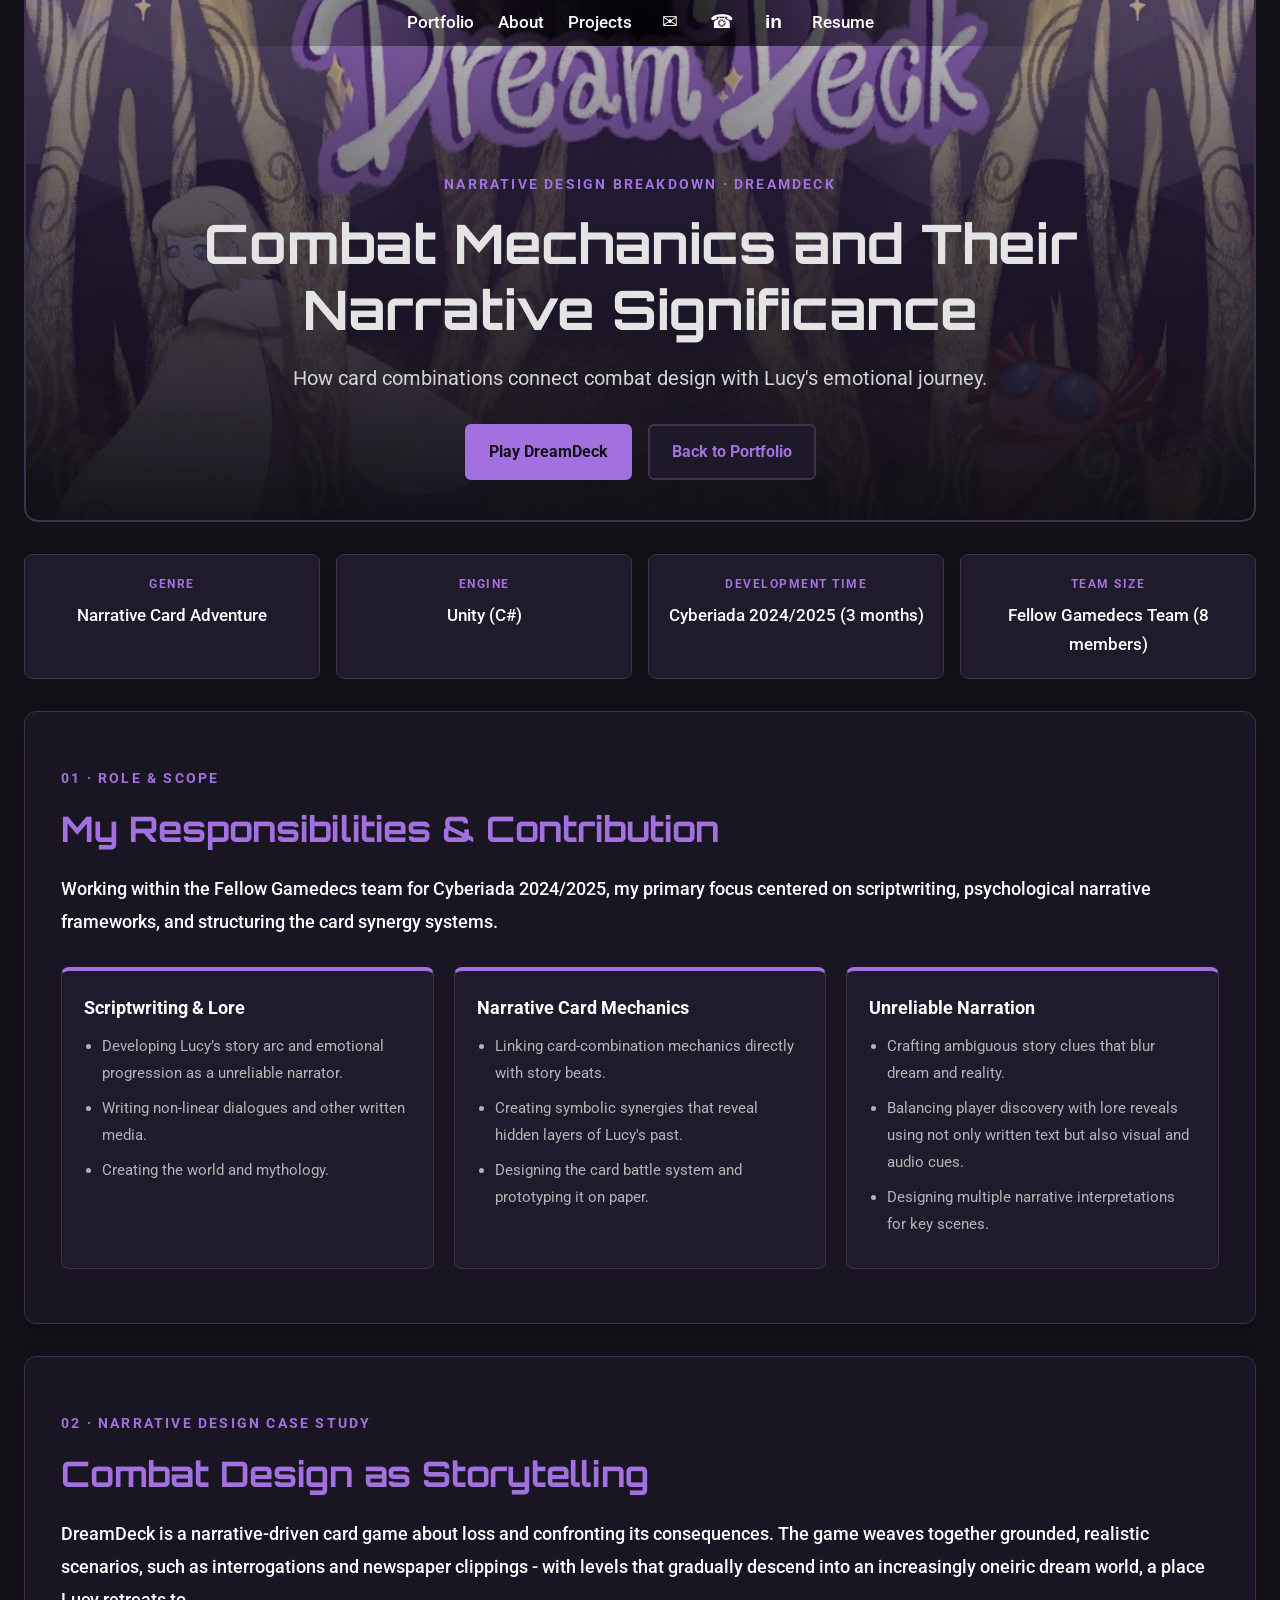
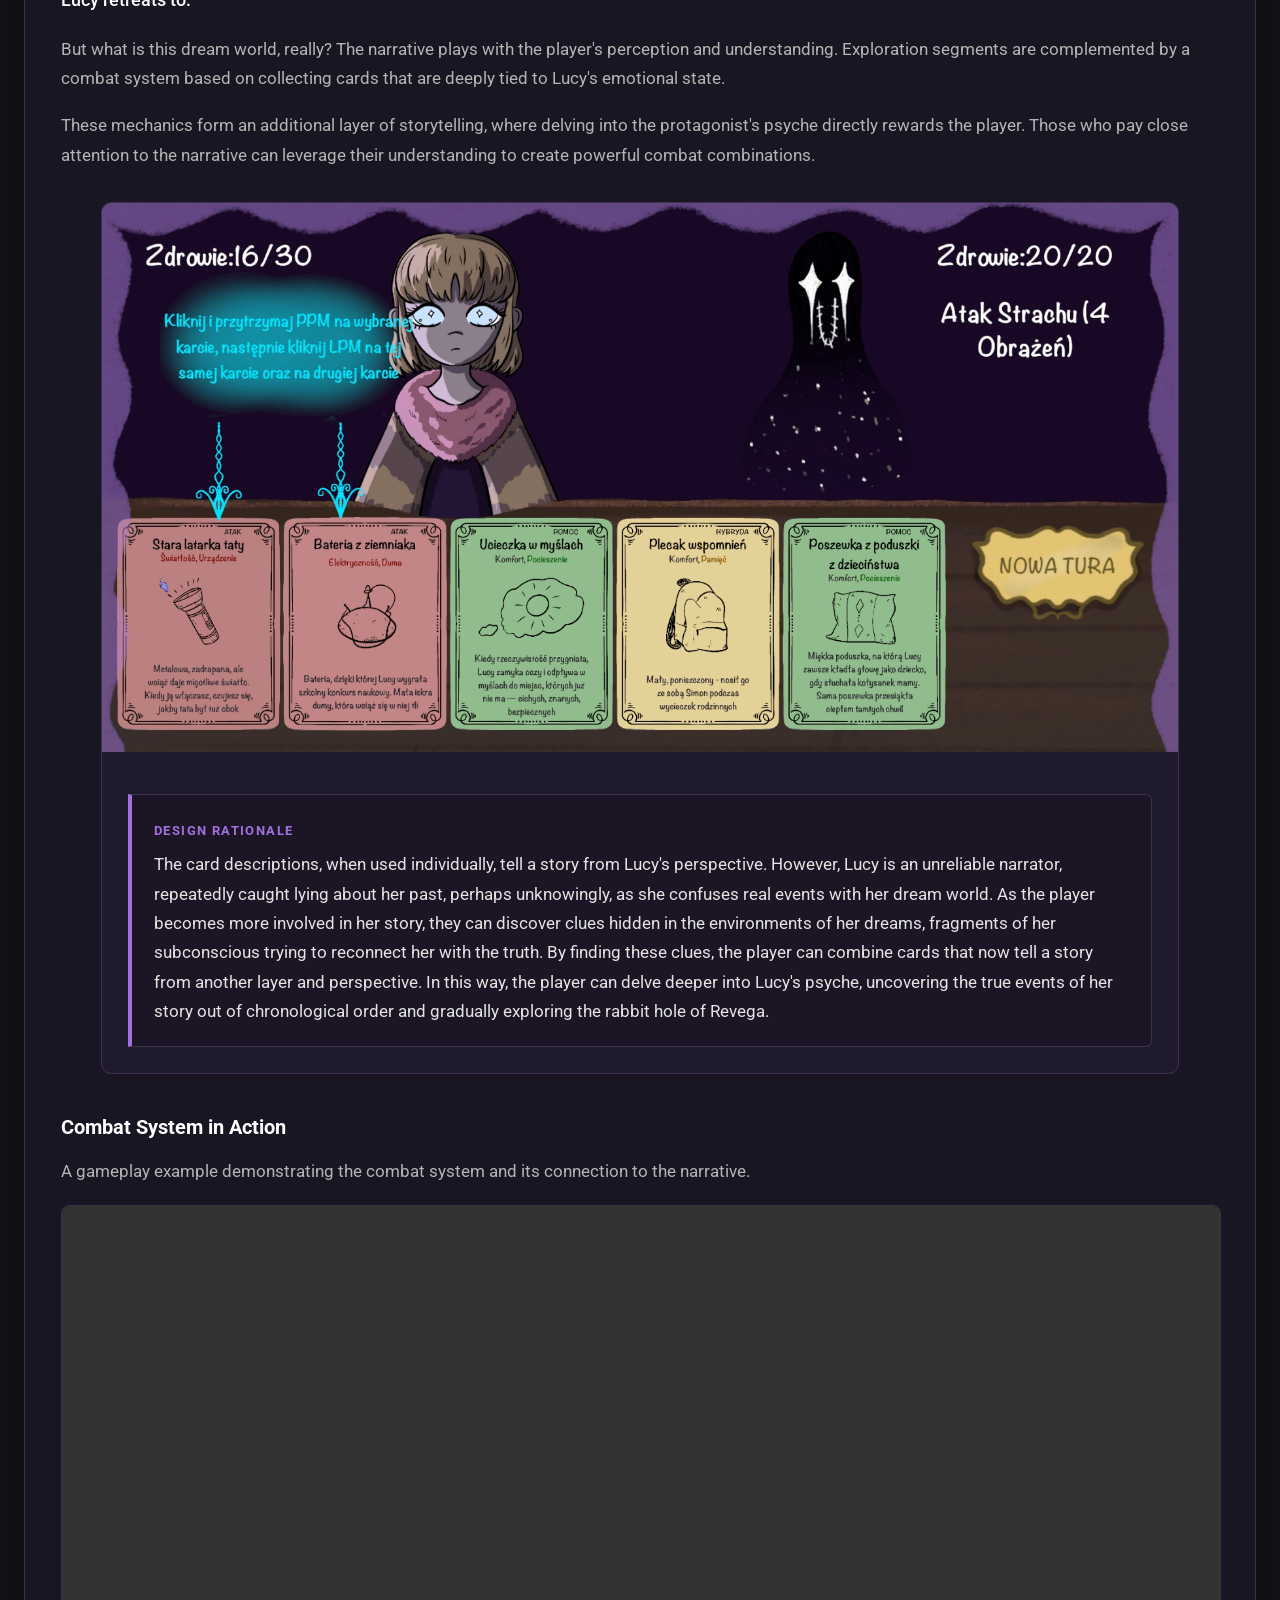
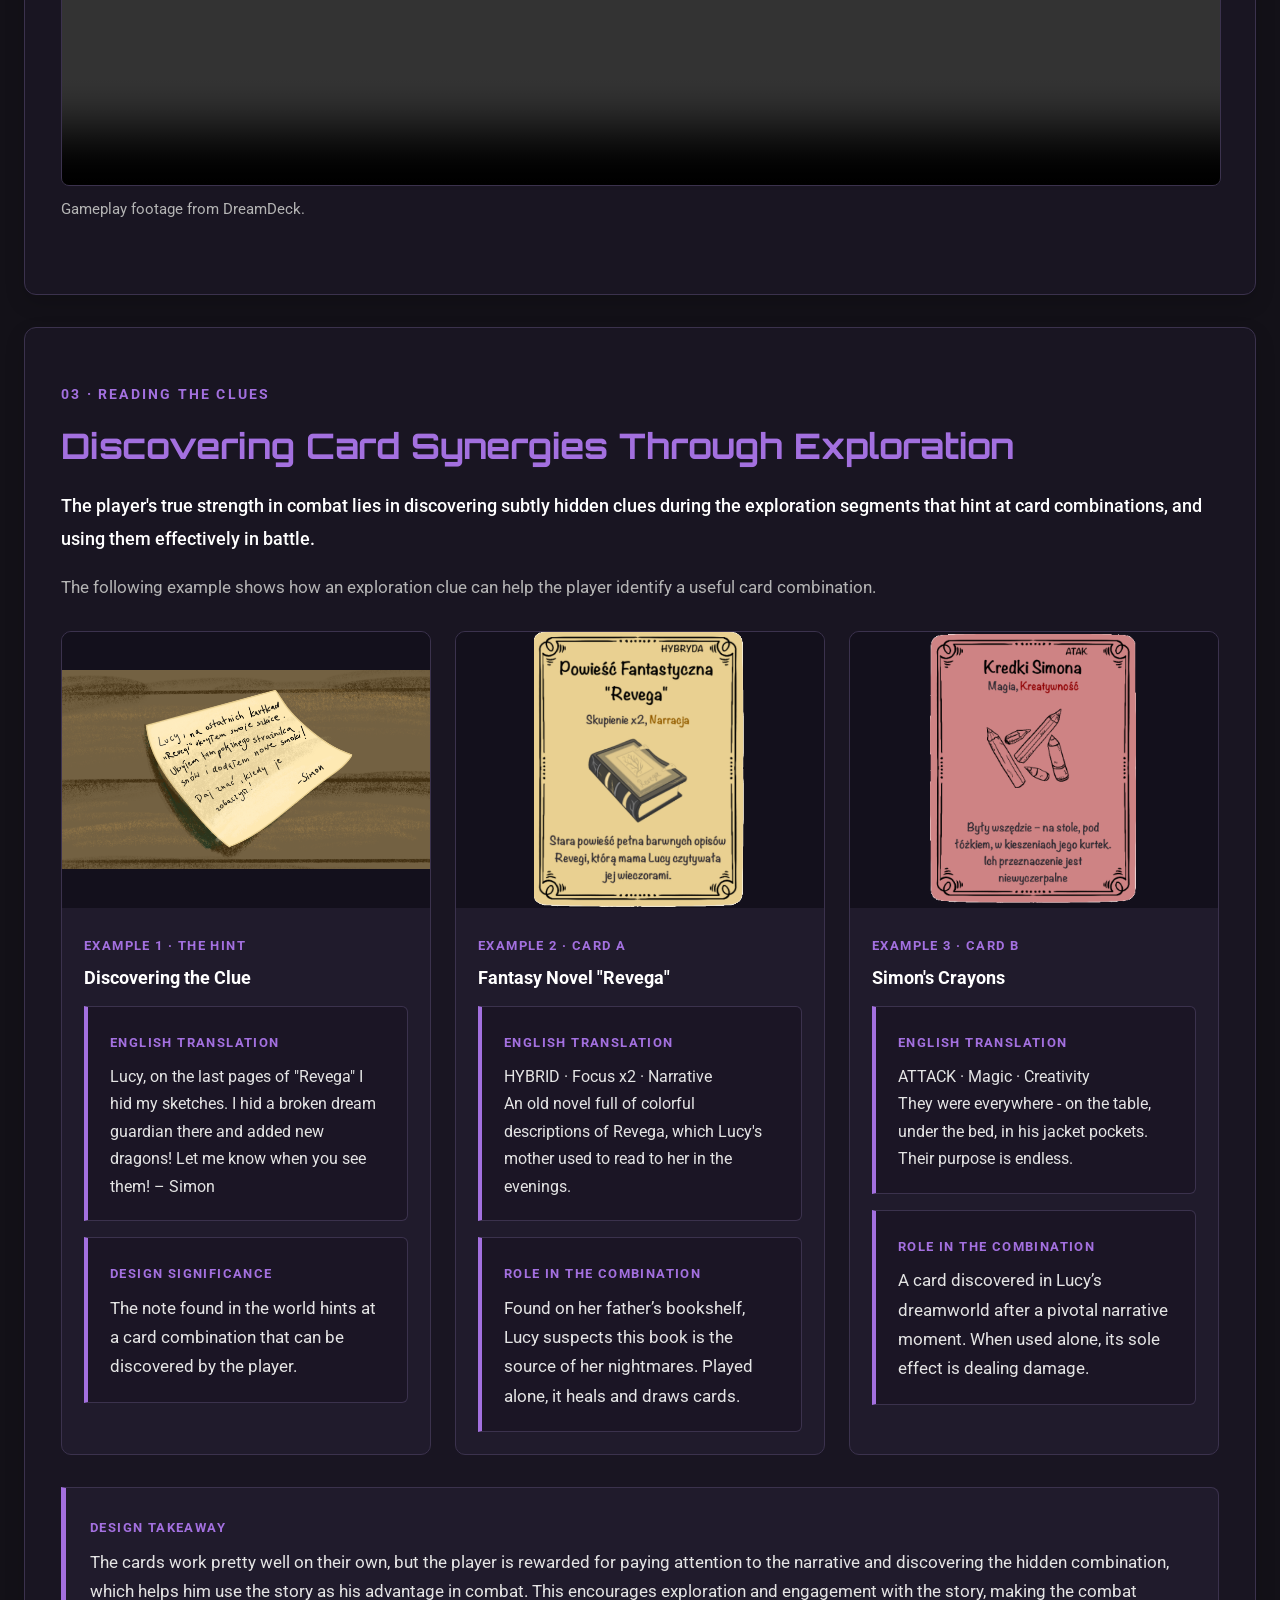
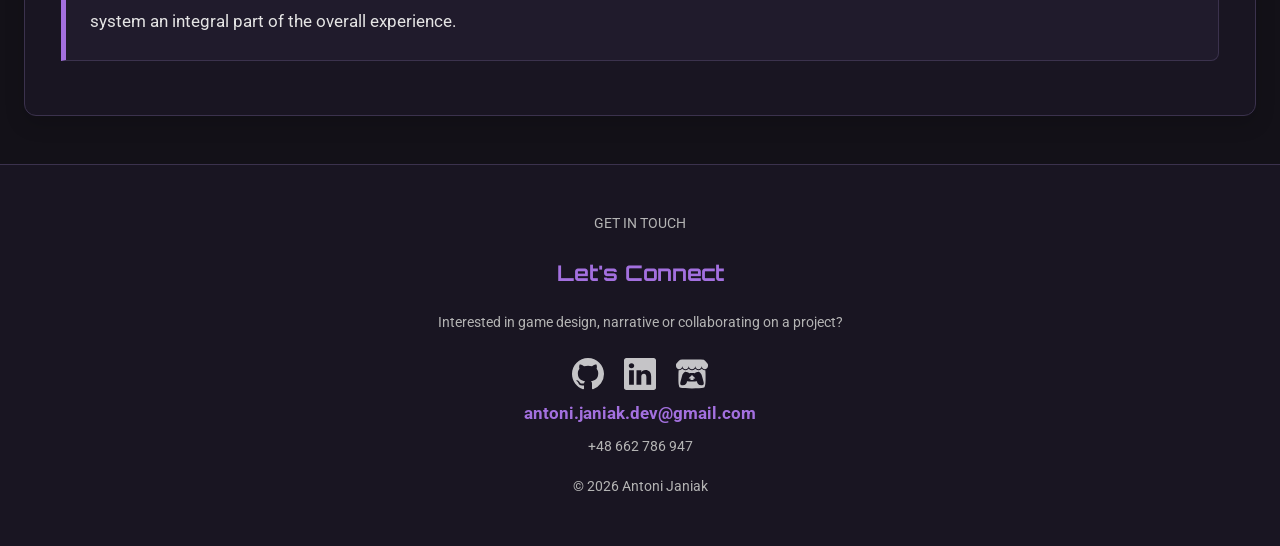
==== commit e3639538: "DreamdeckSidePageDone" ====
--- a/projects/dreamdeck/index.html
+++ b/projects/dreamdeck/index.html
@@ -571,16 +571,16 @@
 					<span class="dd-meta-value">Narrative Card Adventure</span>
 				</div>
 				<div class="dd-meta-item">
-					<span class="dd-meta-label">Engine / Tools</span>
-					<span class="dd-meta-value">Unity / Custom Deck System</span>
+					<span class="dd-meta-label">Engine</span>
+					<span class="dd-meta-value">Unity (C#)</span>
 				</div>
 				<div class="dd-meta-item">
-					<span class="dd-meta-label">Development Event</span>
-					<span class="dd-meta-value">Cyberiada 2024/2025</span>
+					<span class="dd-meta-label">Development Time</span>
+					<span class="dd-meta-value">Cyberiada 2024/2025 (3 months)</span>
 				</div>
 				<div class="dd-meta-item">
 					<span class="dd-meta-label">Team Size</span>
-					<span class="dd-meta-value">Fellow Gamedecs Team</span>
+					<span class="dd-meta-value">Fellow Gamedecs Team (8 members)</span>
 				</div>
 			</div>
 
@@ -598,28 +598,28 @@
 				<!-- KAFELKI ODPOWIEDZIALNOŚCI -->
 				<div class="dd-roles-grid">
 					<div class="dd-role-card">
-						<h3>📜 Scriptwriting & Lore</h3>
+						<h3> Scriptwriting & Lore</h3>
 						<ul>
-							<li>Developing Lucy’s story arc and emotional progression.</li>
-							<li>Writing non-linear dialogues and character interactions.</li>
-							<li>Designing clues embedded within dreamscape encounters.</li>
+							<li>Developing Lucy’s story arc and emotional progression as a unreliable narrator.</li>
+							<li>Writing non-linear dialogues and other written media.</li>
+							<li>Creating the world and mythology.</li>
 						</ul>
 					</div>
 
 					<div class="dd-role-card">
-						<h3>🎴 Narrative Card Mechanics</h3>
+						<h3> Narrative Card Mechanics</h3>
 						<ul>
 							<li>Linking card-combination mechanics directly with story beats.</li>
 							<li>Creating symbolic synergies that reveal hidden layers of Lucy's past.</li>
-							<li>Designing gameplay choices tied to internal psychological states.</li>
+							<li>Designing the card battle system and prototyping it on paper.</li>
 						</ul>
 					</div>
 
 					<div class="dd-role-card">
-						<h3>👁️ Unreliable Narration</h3>
+						<h3> Unreliable Narration</h3>
 						<ul>
 							<li>Crafting ambiguous story clues that blur dream and reality.</li>
-							<li>Balancing player discovery with mysterious lore reveals.</li>
+							<li>Balancing player discovery with lore reveals using not only written text but also visual and audio cues.</li>
 							<li>Designing multiple narrative interpretations for key scenes.</li>
 						</ul>
 					</div>
@@ -636,8 +636,8 @@
 				<p class="dd-lead">
 					DreamDeck is a narrative-driven card game about loss and
 					confronting its consequences. The game weaves together
-					grounded, realistic scenarios — such as interrogations and
-					newspaper clippings — with levels that gradually descend into
+					grounded, realistic scenarios, such as interrogations and
+					newspaper clippings - with levels that gradually descend into
 					an increasingly oneiric dream world, a place Lucy retreats to.
 				</p>
 
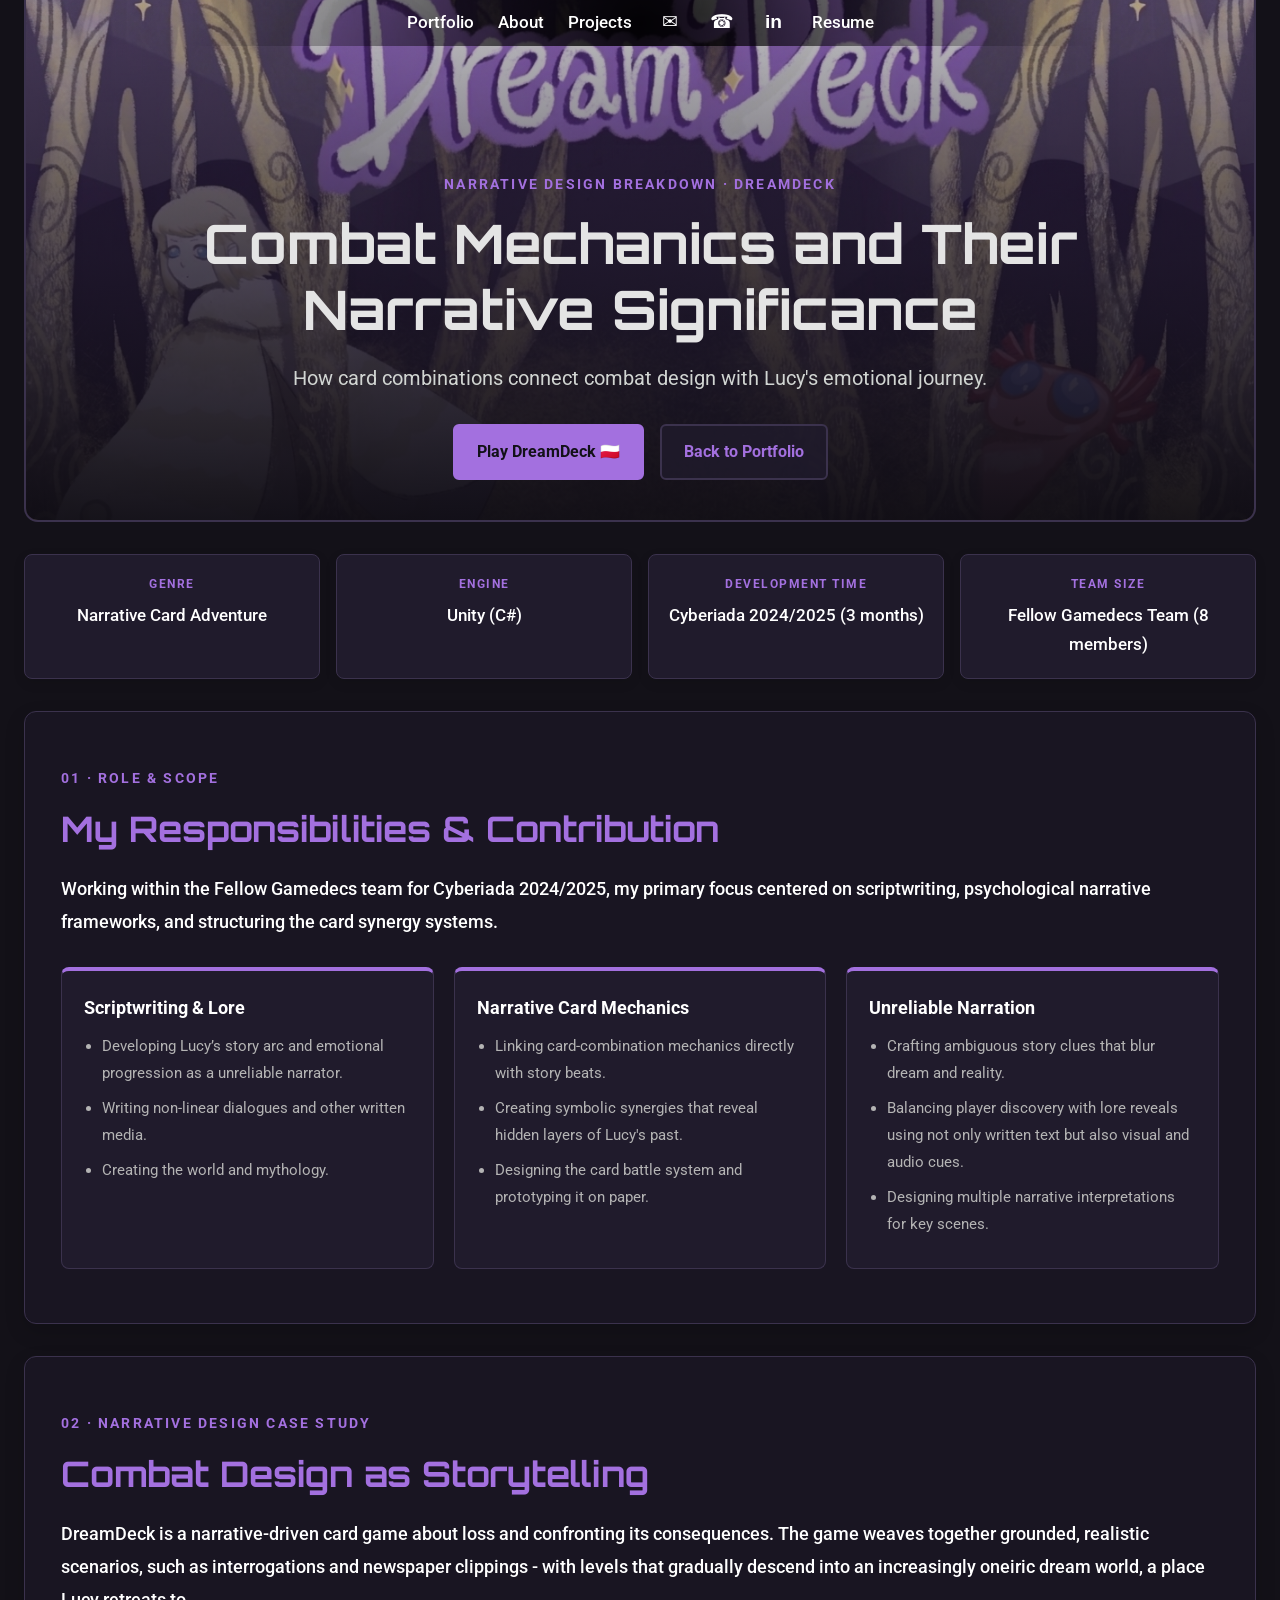
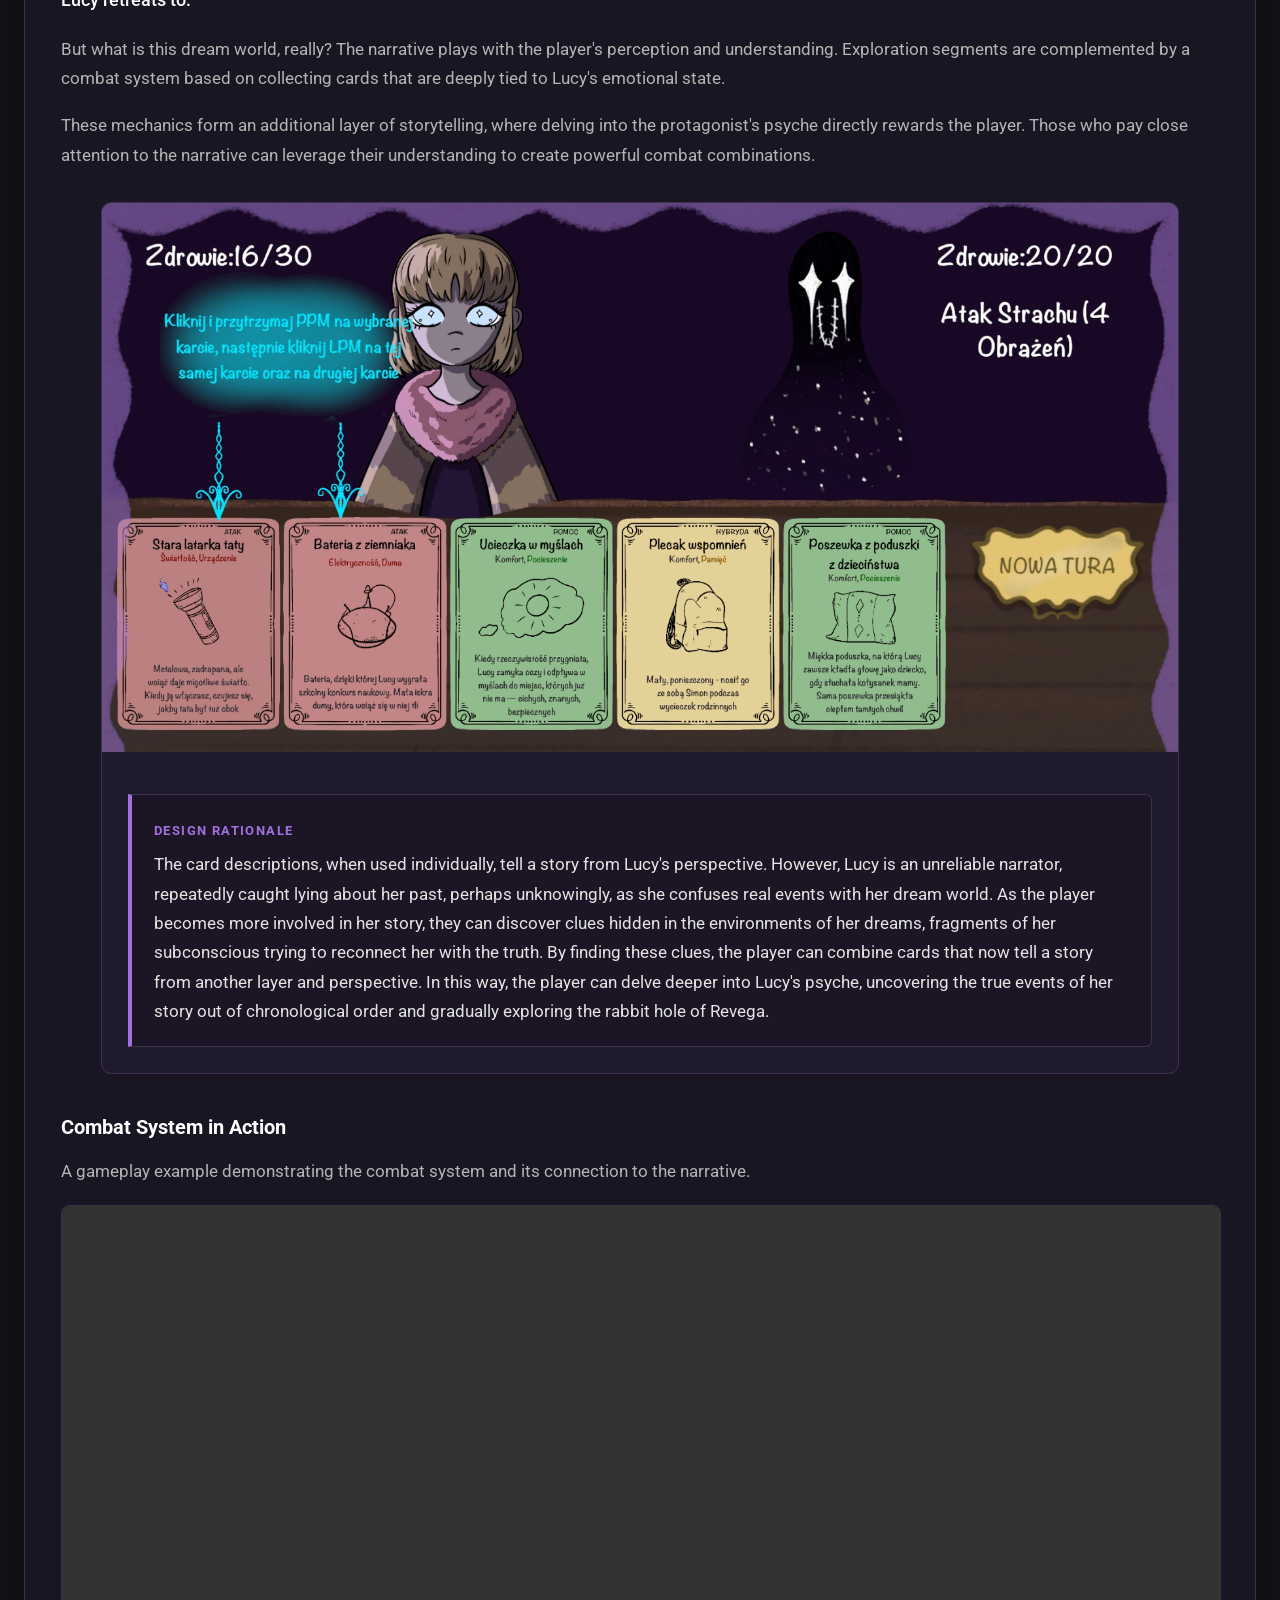
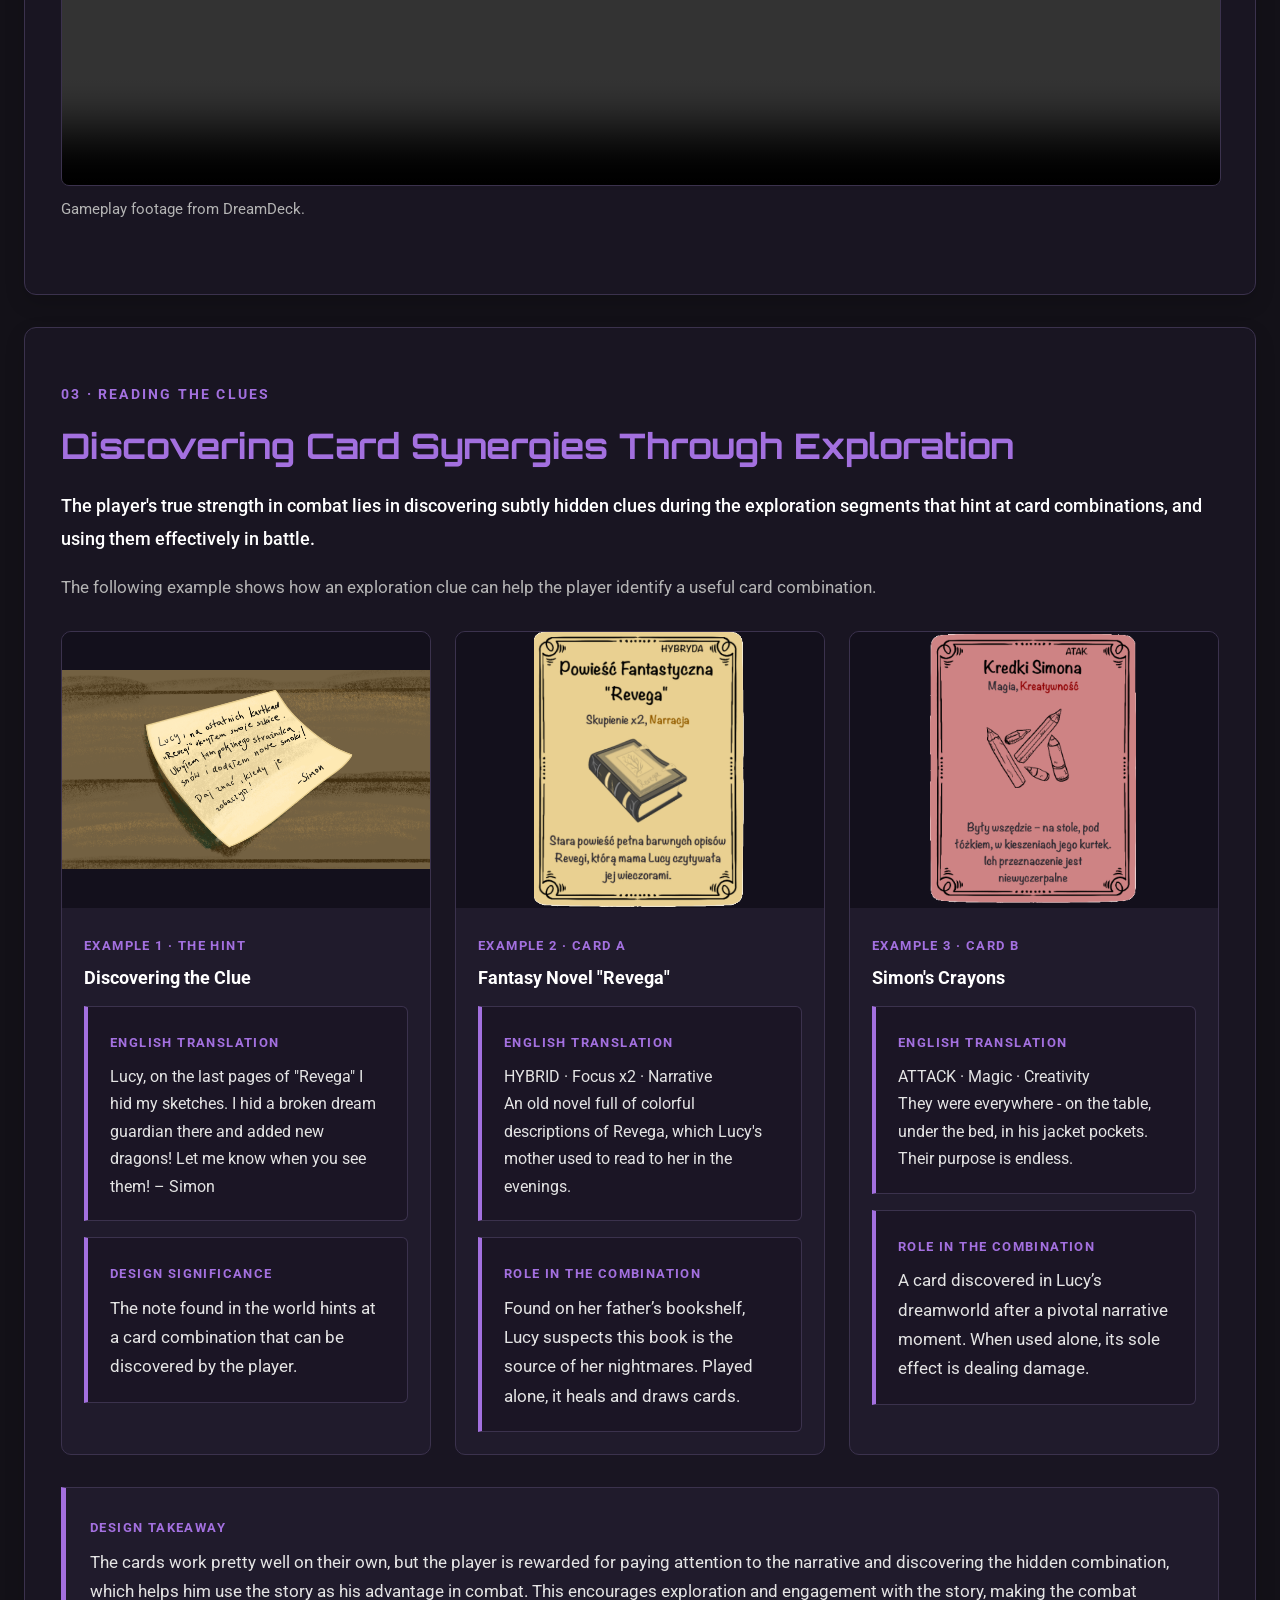
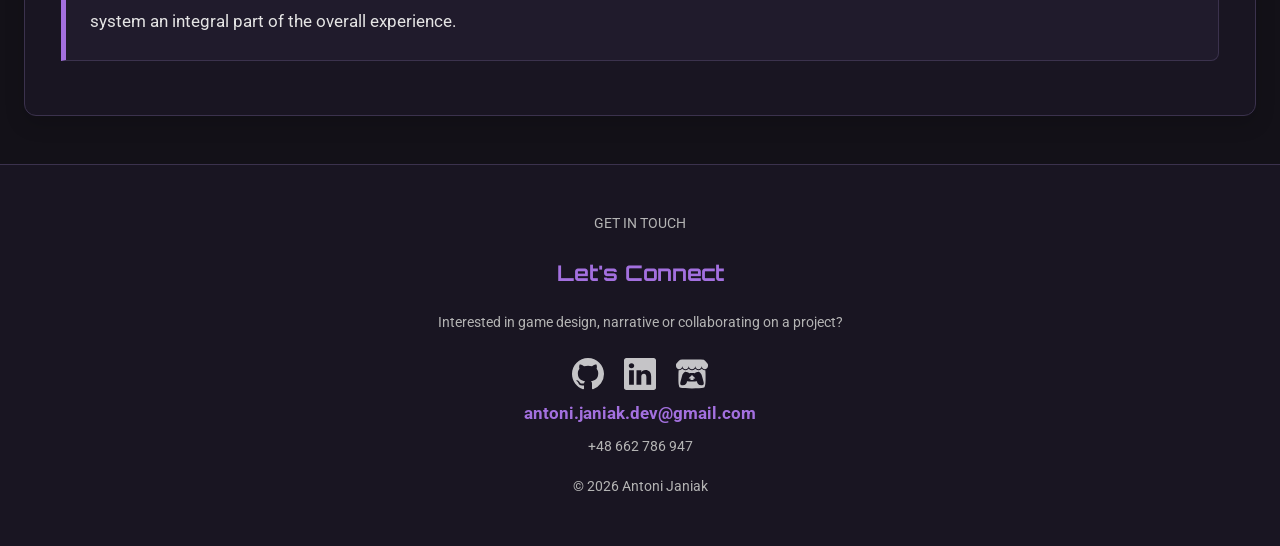
==== commit 8ea55baf: "fix" ====
--- a/projects/dreamdeck/index.html
+++ b/projects/dreamdeck/index.html
@@ -553,7 +553,7 @@
 
 						<div class="dd-hero-links">
 							<a class="dd-button dd-button-primary" href="https://fellow-gamedecs.itch.io/dreamdeck" target="_blank" rel="noopener noreferrer">
-								Play DreamDeck
+								Play DreamDeck 🇵🇱
 							</a>
 
 							<a class="dd-button" href="../../index.html">
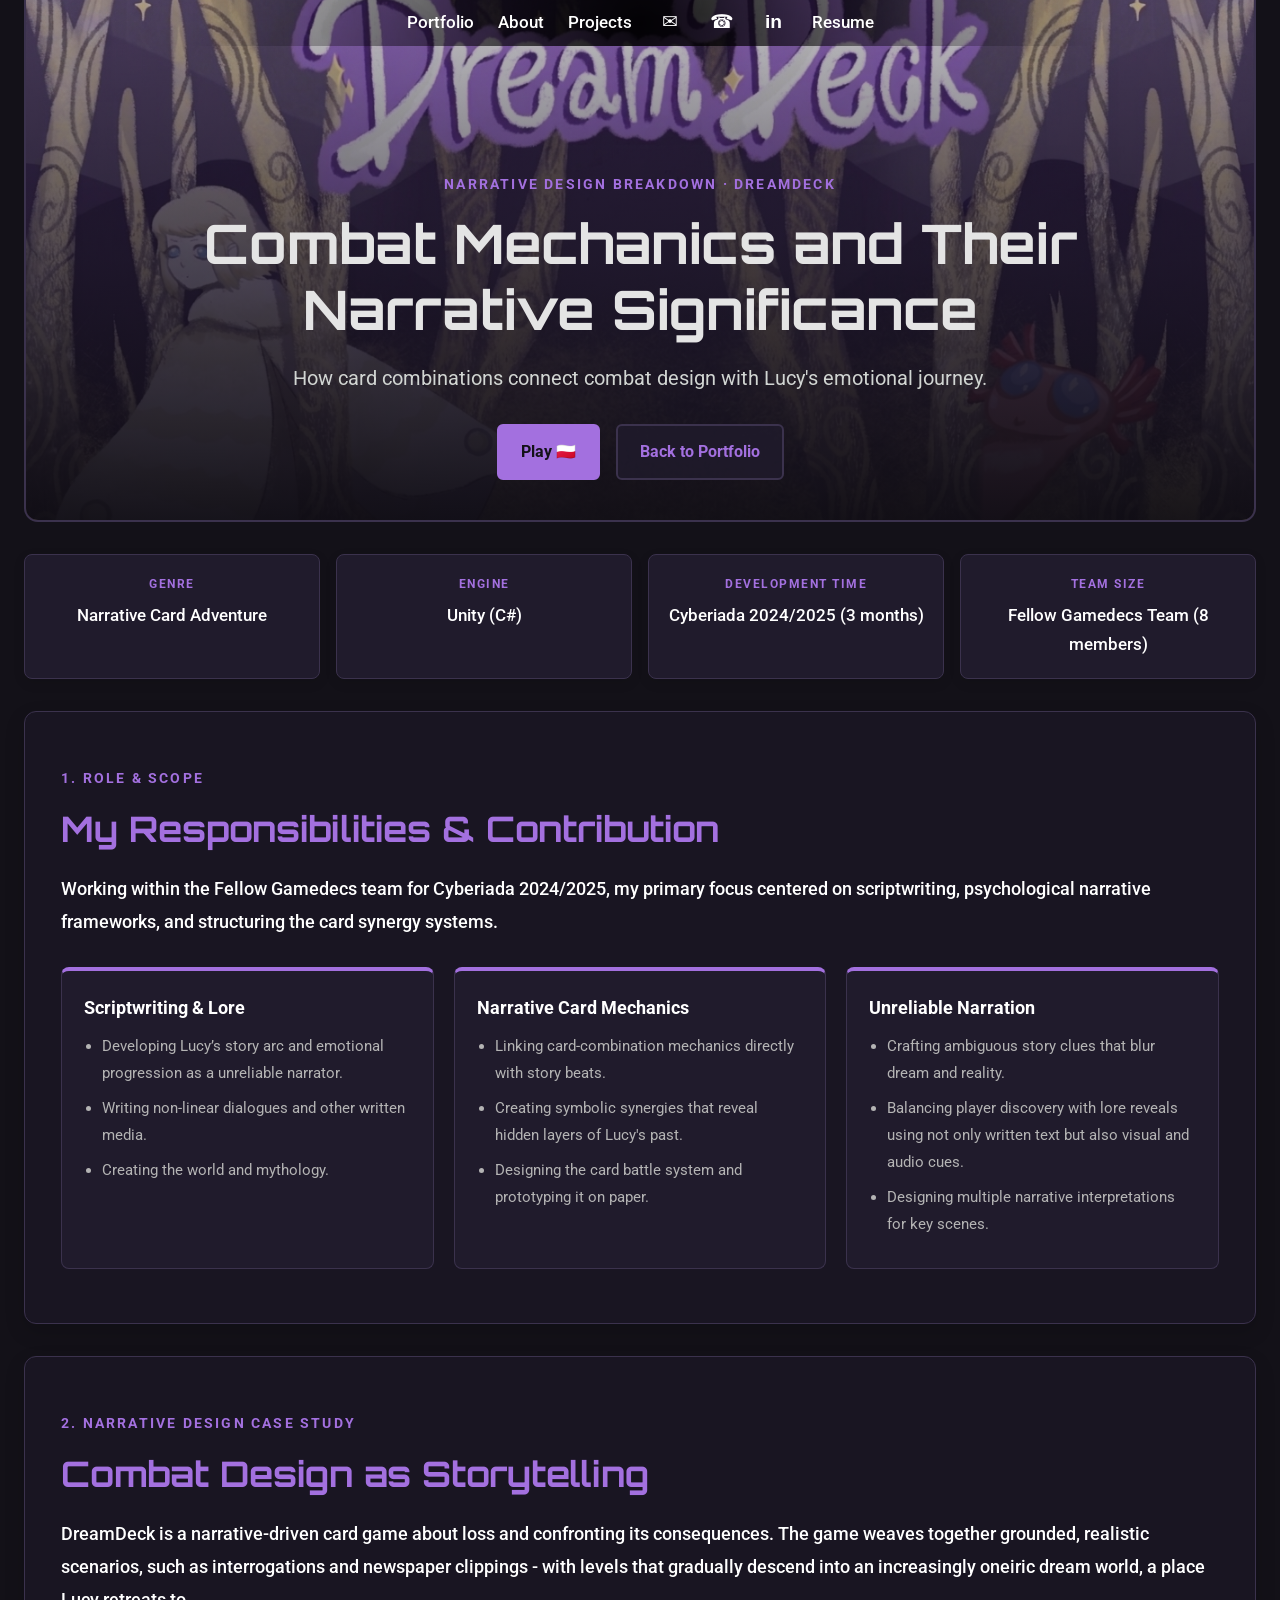
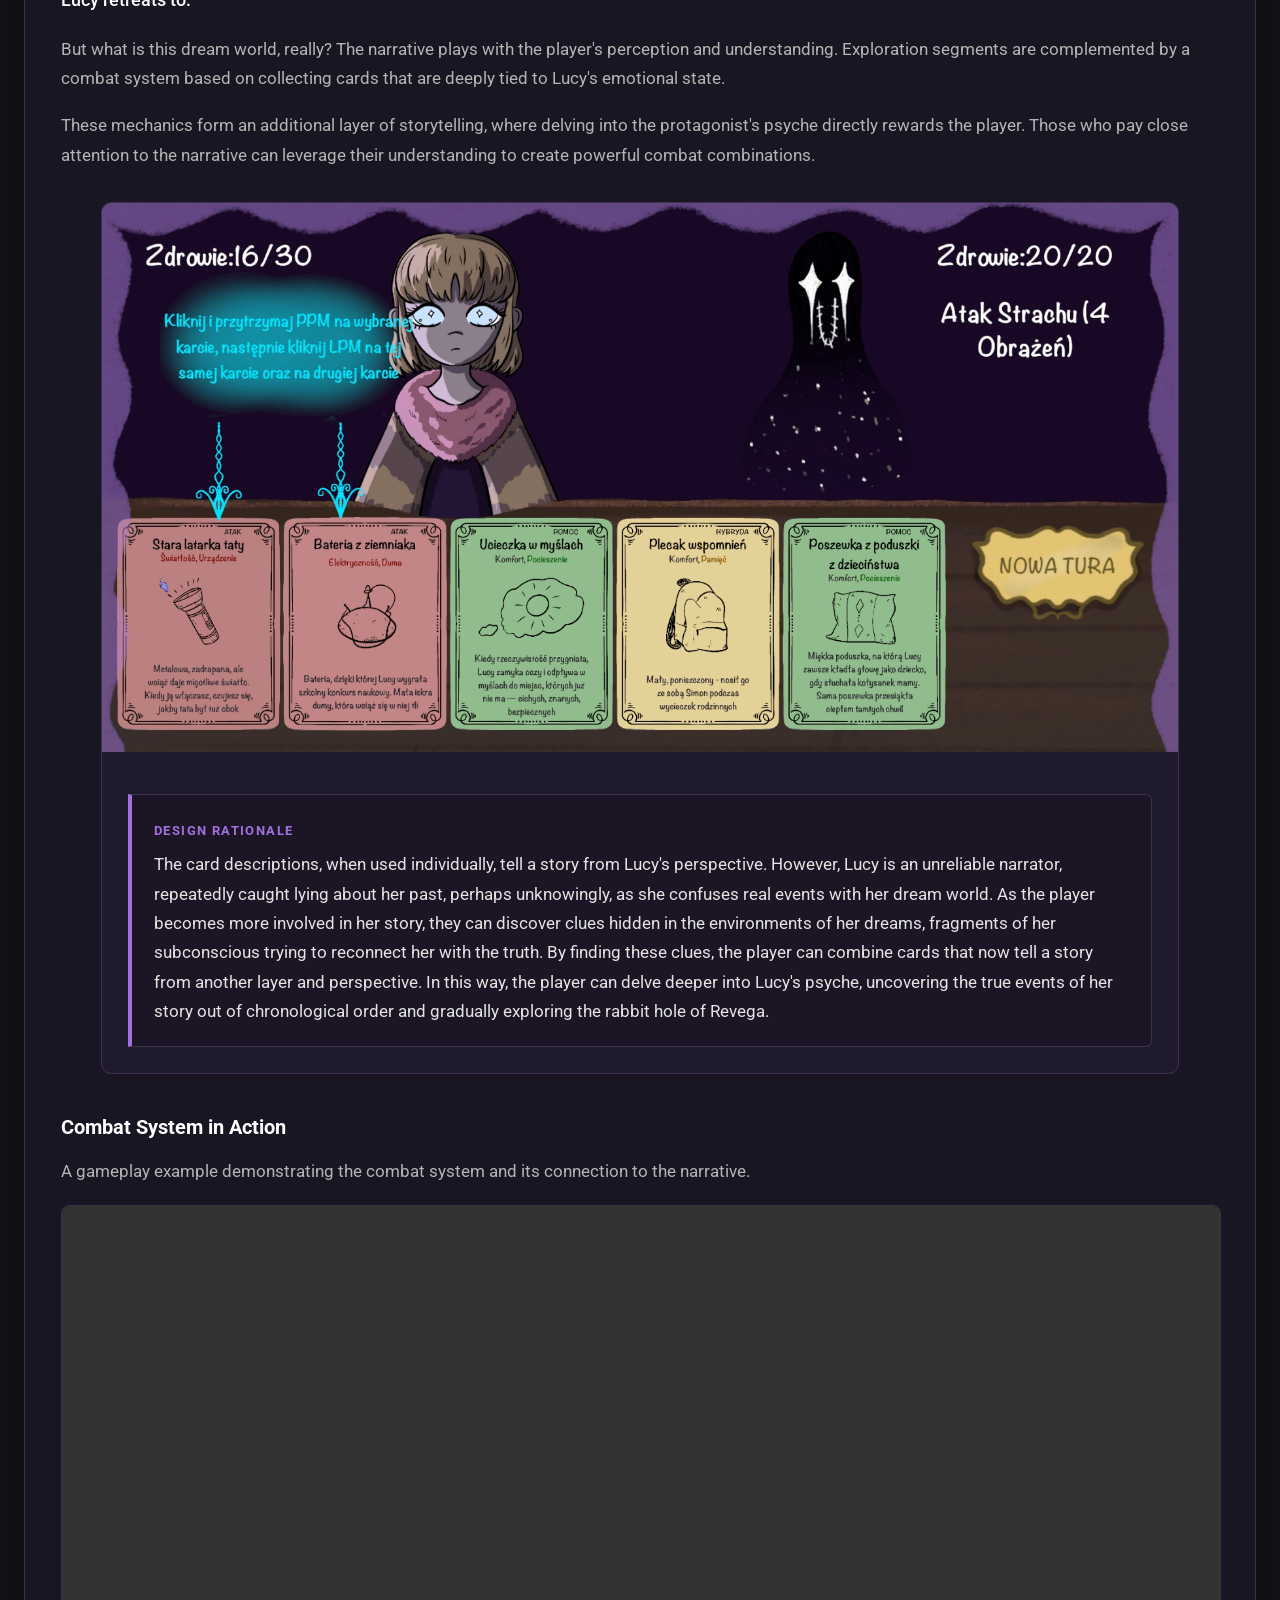
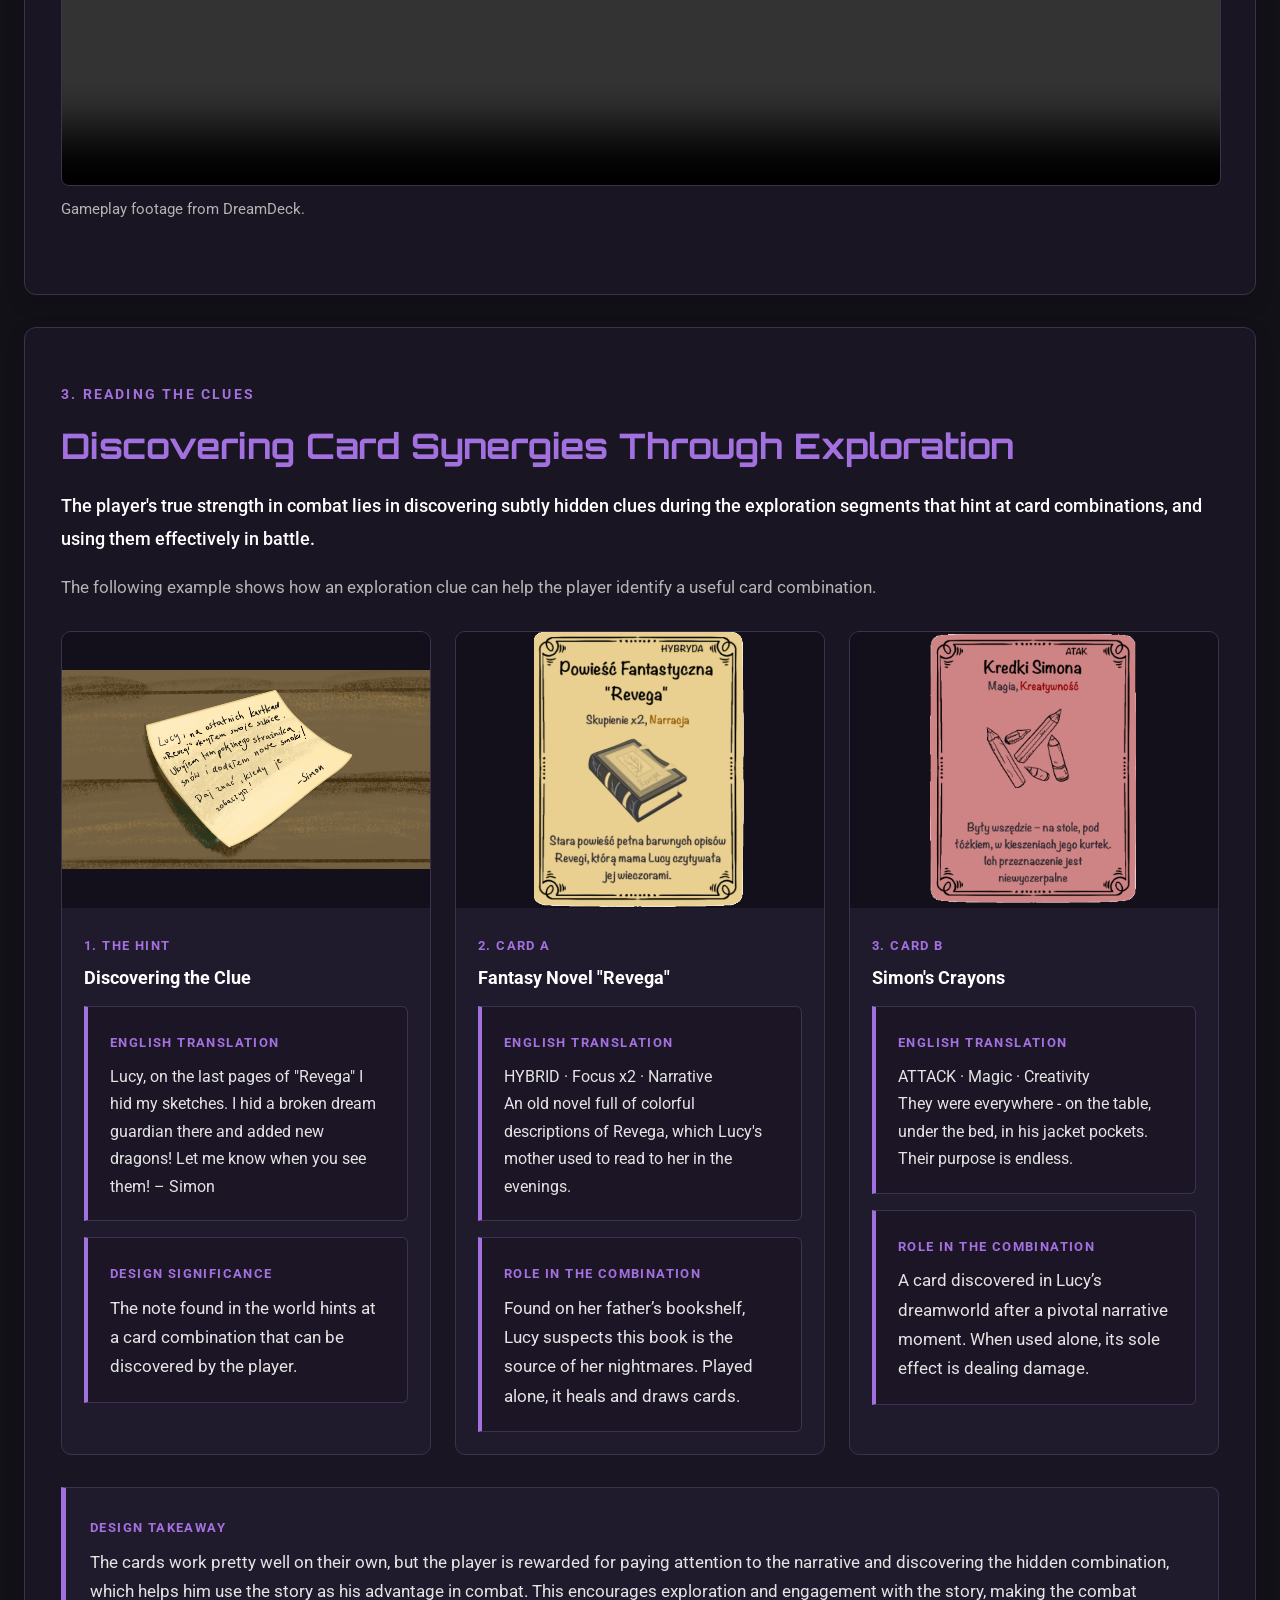
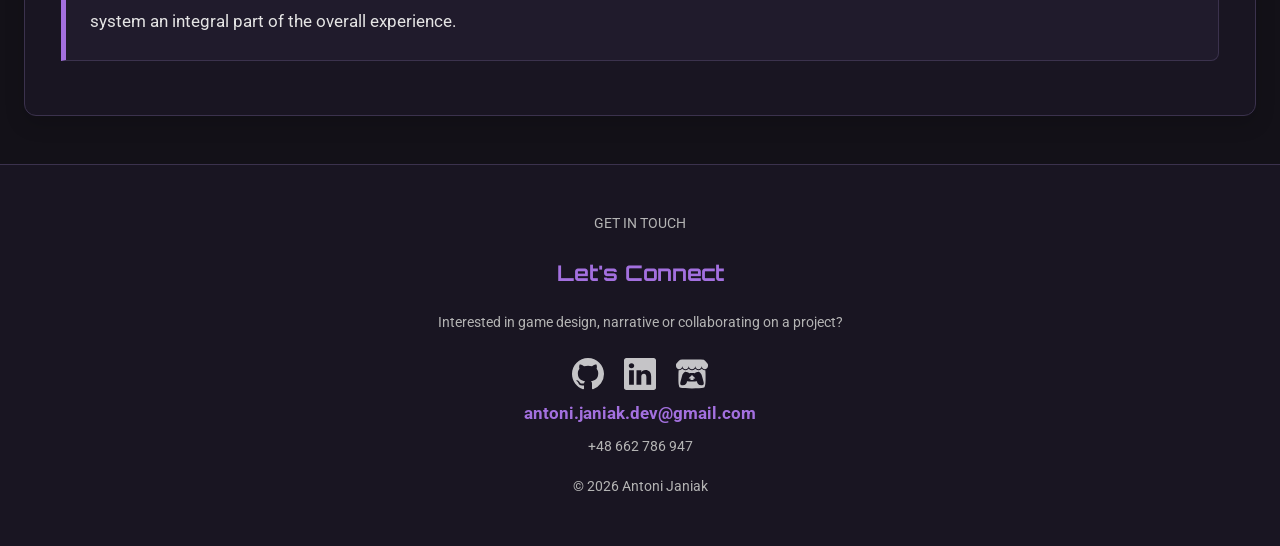
==== commit 6d5248ba: "OperationHalfDone" ====
--- a/projects/dreamdeck/index.html
+++ b/projects/dreamdeck/index.html
@@ -6,7 +6,7 @@
 				<meta name="description" content="A narrative design breakdown of DreamDeck, exploring how combat mechanics, card synergies and narrative clues work together.">
 					<meta name="theme-color" content="#111817">
 
-						<title>DreamDeck — Narrative Design Breakdown | Antoni Janiak</title>
+						<title>DreamDeck - Narrative Design Breakdown | Antoni Janiak</title>
 
 						<link rel="stylesheet" href="../../styles.css">
 							<link rel="preconnect" href="https://fonts.googleapis.com">
@@ -553,7 +553,7 @@
 
 						<div class="dd-hero-links">
 							<a class="dd-button dd-button-primary" href="https://fellow-gamedecs.itch.io/dreamdeck" target="_blank" rel="noopener noreferrer">
-								Play DreamDeck 🇵🇱
+								Play 🇵🇱
 							</a>
 
 							<a class="dd-button" href="../../index.html">
@@ -587,7 +587,7 @@
 
 			<!-- 01: SCOPE & RESPONSIBILITIES -->
 			<section class="dd-section">
-				<div class="dd-eyebrow">01 · Role & Scope</div>
+				<div class="dd-eyebrow">1. Role & Scope</div>
 
 				<h2>My Responsibilities & Contribution</h2>
 
@@ -598,7 +598,7 @@
 				<!-- KAFELKI ODPOWIEDZIALNOŚCI -->
 				<div class="dd-roles-grid">
 					<div class="dd-role-card">
-						<h3> Scriptwriting & Lore</h3>
+						<h3>Scriptwriting & Lore</h3>
 						<ul>
 							<li>Developing Lucy’s story arc and emotional progression as a unreliable narrator.</li>
 							<li>Writing non-linear dialogues and other written media.</li>
@@ -607,7 +607,7 @@
 					</div>
 
 					<div class="dd-role-card">
-						<h3> Narrative Card Mechanics</h3>
+						<h3>Narrative Card Mechanics</h3>
 						<ul>
 							<li>Linking card-combination mechanics directly with story beats.</li>
 							<li>Creating symbolic synergies that reveal hidden layers of Lucy's past.</li>
@@ -616,7 +616,7 @@
 					</div>
 
 					<div class="dd-role-card">
-						<h3> Unreliable Narration</h3>
+						<h3>Unreliable Narration</h3>
 						<ul>
 							<li>Crafting ambiguous story clues that blur dream and reality.</li>
 							<li>Balancing player discovery with lore reveals using not only written text but also visual and audio cues.</li>
@@ -629,7 +629,7 @@
 
 			<!-- 02: COMBAT DESIGN AS STORYTELLING -->
 			<section class="dd-section">
-				<div class="dd-eyebrow">02 · Narrative Design Case Study</div>
+				<div class="dd-eyebrow">2. Narrative Design Case Study</div>
 
 				<h2>Combat Design as Storytelling</h2>
 
@@ -696,7 +696,7 @@
 
 			<!-- 03: CARD COMBINATION EXAMPLE -->
 			<section class="dd-section">
-				<div class="dd-eyebrow">03 · Reading the Clues</div>
+				<div class="dd-eyebrow">3. Reading the Clues</div>
 
 				<h2>Discovering Card Synergies Through Exploration</h2>
 
@@ -719,7 +719,7 @@
 						<img src="images/combination-hint.png" alt="An in-game hint about a card combination" loading="lazy">
 
 							<div class="dd-example-card-content">
-								<span class="dd-label">Example 1 · The Hint</span>
+								<span class="dd-label">1. The Hint</span>
 
 								<h3>Discovering the Clue</h3>
 
@@ -752,7 +752,7 @@
 						<img src="images/card-1.png" alt="First card used in the example combination" loading="lazy">
 
 							<div class="dd-example-card-content">
-								<span class="dd-label">Example 2 · Card A</span>
+								<span class="dd-label">2. Card A</span>
 
 								<h3>Fantasy Novel "Revega"</h3>
 
@@ -783,7 +783,7 @@
 						<img src="images/card-2.png" alt="Second card used in the example combination" loading="lazy">
 
 							<div class="dd-example-card-content">
-								<span class="dd-label">Example 3 · Card B</span>
+								<span class="dd-label">3. Card B</span>
 
 								<h3>Simon's Crayons</h3>
 
